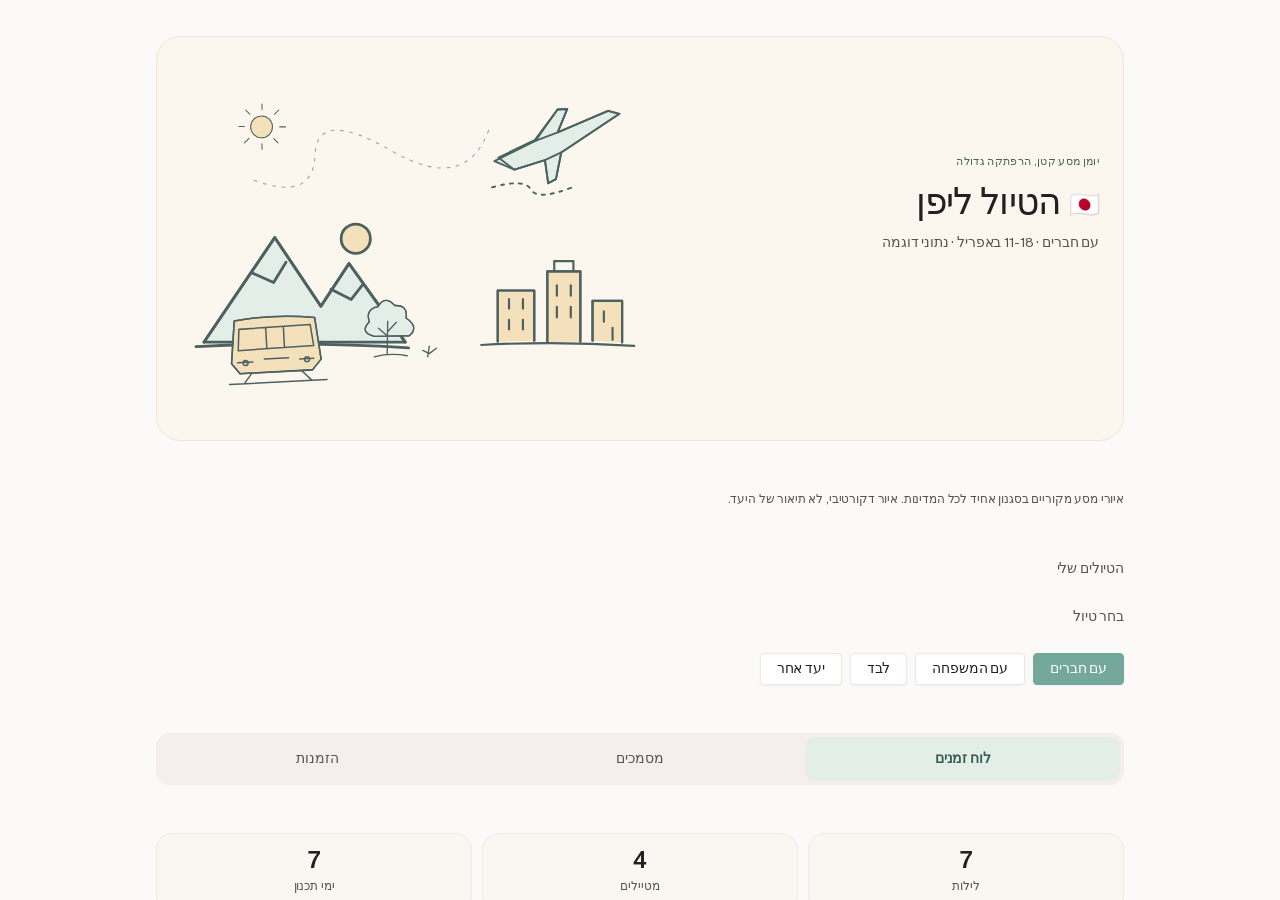
==== index.html @ 32969830 "Travel site v1: sample trips, 196-country picker, booking links" ====
<!doctype html>
<html lang="he" dir="rtl">
<head>
<meta charset="utf-8">
<meta name="viewport" content="width=device-width, initial-scale=1, viewport-fit=cover">
<meta name="color-scheme" content="light">
<title>Lunavia - מרכז הטיולים</title>
<meta name="description" content="מרכז טיולים אישי: מסלולים, מסמכים וקישורי הזמנה במקום אחד.">
<link rel="stylesheet" href="main.css">
<script>
(function(){
  var current = decodeURIComponent(location.hash.slice(1) || '/');
  window.instinctFile = Object.freeze({
    initialRoute: current,
    route: function(path){
      if (typeof path !== 'string' || !path.startsWith('/') || path.startsWith('//')) return;
      if (path === current) return;
      current = path;
      location.hash = encodeURIComponent(path);
      window.dispatchEvent(new CustomEvent('instinct-route', {detail: path}));
    },
    asset: function(p){ return p; },
    request: function(){ return Promise.resolve({status:'unknown'}); }
  });
  window.addEventListener('hashchange', function(){
    var p = decodeURIComponent(location.hash.slice(1) || '/');
    if (p !== current) { current = p; window.dispatchEvent(new CustomEvent('instinct-route', {detail: p})); }
  });
})();
</script>
</head>
<body>
<div id="root"></div>
<script src="main.js"></script>
</body>
</html>
---- main.css ----
/* ../../opt/files/kit/design.css */
*,
:after,
:before {
  --tw-border-spacing-x:0;
  --tw-border-spacing-y:0;
  --tw-translate-x:0;
  --tw-translate-y:0;
  --tw-rotate:0;
  --tw-skew-x:0;
  --tw-skew-y:0;
  --tw-scale-x:1;
  --tw-scale-y:1;
  --tw-pan-x: ;
  --tw-pan-y: ;
  --tw-pinch-zoom: ;
  --tw-scroll-snap-strictness:proximity;
  --tw-gradient-from-position: ;
  --tw-gradient-via-position: ;
  --tw-gradient-to-position: ;
  --tw-ordinal: ;
  --tw-slashed-zero: ;
  --tw-numeric-figure: ;
  --tw-numeric-spacing: ;
  --tw-numeric-fraction: ;
  --tw-ring-inset: ;
  --tw-ring-offset-width:0px;
  --tw-ring-offset-color:#fff;
  --tw-ring-color:rgba(59,130,246,.5);
  --tw-ring-offset-shadow:0 0 #0000;
  --tw-ring-shadow:0 0 #0000;
  --tw-shadow:0 0 #0000;
  --tw-shadow-colored:0 0 #0000;
  --tw-blur: ;
  --tw-brightness: ;
  --tw-contrast: ;
  --tw-grayscale: ;
  --tw-hue-rotate: ;
  --tw-invert: ;
  --tw-saturate: ;
  --tw-sepia: ;
  --tw-drop-shadow: ;
  --tw-backdrop-blur: ;
  --tw-backdrop-brightness: ;
  --tw-backdrop-contrast: ;
  --tw-backdrop-grayscale: ;
  --tw-backdrop-hue-rotate: ;
  --tw-backdrop-invert: ;
  --tw-backdrop-opacity: ;
  --tw-backdrop-saturate: ;
  --tw-backdrop-sepia: ;
  --tw-contain-size: ;
  --tw-contain-layout: ;
  --tw-contain-paint: ;
  --tw-contain-style: ;
}
::backdrop {
  --tw-border-spacing-x:0;
  --tw-border-spacing-y:0;
  --tw-translate-x:0;
  --tw-translate-y:0;
  --tw-rotate:0;
  --tw-skew-x:0;
  --tw-skew-y:0;
  --tw-scale-x:1;
  --tw-scale-y:1;
  --tw-pan-x: ;
  --tw-pan-y: ;
  --tw-pinch-zoom: ;
  --tw-scroll-snap-strictness:proximity;
  --tw-gradient-from-position: ;
  --tw-gradient-via-position: ;
  --tw-gradient-to-position: ;
  --tw-ordinal: ;
  --tw-slashed-zero: ;
  --tw-numeric-figure: ;
  --tw-numeric-spacing: ;
  --tw-numeric-fraction: ;
  --tw-ring-inset: ;
  --tw-ring-offset-width:0px;
  --tw-ring-offset-color:#fff;
  --tw-ring-color:rgba(59,130,246,.5);
  --tw-ring-offset-shadow:0 0 #0000;
  --tw-ring-shadow:0 0 #0000;
  --tw-shadow:0 0 #0000;
  --tw-shadow-colored:0 0 #0000;
  --tw-blur: ;
  --tw-brightness: ;
  --tw-contrast: ;
  --tw-grayscale: ;
  --tw-hue-rotate: ;
  --tw-invert: ;
  --tw-saturate: ;
  --tw-sepia: ;
  --tw-drop-shadow: ;
  --tw-backdrop-blur: ;
  --tw-backdrop-brightness: ;
  --tw-backdrop-contrast: ;
  --tw-backdrop-grayscale: ;
  --tw-backdrop-hue-rotate: ;
  --tw-backdrop-invert: ;
  --tw-backdrop-opacity: ;
  --tw-backdrop-saturate: ;
  --tw-backdrop-sepia: ;
  --tw-contain-size: ;
  --tw-contain-layout: ;
  --tw-contain-paint: ;
  --tw-contain-style: ;
}
*,
:after,
:before {
  box-sizing: border-box;
  border: 0 solid #e5e7eb;
}
:after,
:before {
  --tw-content:"";
}
:host,
html {
  line-height: 1.5;
  -webkit-text-size-adjust: 100%;
  -moz-tab-size: 4;
  -o-tab-size: 4;
  tab-size: 4;
  font-family:
    GT America,
    -apple-system,
    BlinkMacSystemFont,
    sans-serif;
  font-feature-settings: normal;
  font-variation-settings: normal;
  -webkit-tap-highlight-color: transparent;
}
body {
  margin: 0;
  line-height: inherit;
}
hr {
  height: 0;
  color: inherit;
  border-top-width: 1px;
}
abbr:where([title]) {
  -webkit-text-decoration: underline dotted;
  text-decoration: underline dotted;
}
h1,
h2,
h3,
h4,
h5,
h6 {
  font-size: inherit;
  font-weight: inherit;
}
a {
  color: inherit;
  text-decoration: inherit;
}
b,
strong {
  font-weight: bolder;
}
code,
kbd,
pre,
samp {
  font-family:
    ui-monospace,
    SFMono-Regular,
    Menlo,
    Monaco,
    Consolas,
    Liberation Mono,
    Courier New,
    monospace;
  font-feature-settings: normal;
  font-variation-settings: normal;
  font-size: 1em;
}
small {
  font-size: 80%;
}
sub,
sup {
  font-size: 75%;
  line-height: 0;
  position: relative;
  vertical-align: baseline;
}
sub {
  bottom: -.25em;
}
sup {
  top: -.5em;
}
table {
  text-indent: 0;
  border-color: inherit;
  border-collapse: collapse;
}
button,
input,
optgroup,
select,
textarea {
  font-family: inherit;
  font-feature-settings: inherit;
  font-variation-settings: inherit;
  font-size: 100%;
  font-weight: inherit;
  line-height: inherit;
  letter-spacing: inherit;
  color: inherit;
  margin: 0;
  padding: 0;
}
button,
select {
  text-transform: none;
}
button,
input:where([type=button]),
input:where([type=reset]),
input:where([type=submit]) {
  -webkit-appearance: button;
  background-color: transparent;
  background-image: none;
}
:-moz-focusring {
  outline: auto;
}
:-moz-ui-invalid {
  box-shadow: none;
}
progress {
  vertical-align: baseline;
}
::-webkit-inner-spin-button,
::-webkit-outer-spin-button {
  height: auto;
}
[type=search] {
  -webkit-appearance: textfield;
  outline-offset: -2px;
}
::-webkit-search-decoration {
  -webkit-appearance: none;
}
::-webkit-file-upload-button {
  -webkit-appearance: button;
  font: inherit;
}
summary {
  display: list-item;
}
blockquote,
dd,
dl,
figure,
h1,
h2,
h3,
h4,
h5,
h6,
hr,
p,
pre {
  margin: 0;
}
fieldset {
  margin: 0;
}
fieldset,
legend {
  padding: 0;
}
menu,
ol,
ul {
  list-style: none;
  margin: 0;
  padding: 0;
}
dialog {
  padding: 0;
}
textarea {
  resize: vertical;
}
input::-moz-placeholder,
textarea::-moz-placeholder {
  opacity: 1;
  color: #9ca3af;
}
input::placeholder,
textarea::placeholder {
  opacity: 1;
  color: #9ca3af;
}
[role=button],
button {
  cursor: pointer;
}
:disabled {
  cursor: default;
}
audio,
canvas,
embed,
iframe,
img,
object,
svg,
video {
  display: block;
  vertical-align: middle;
}
img,
video {
  max-width: 100%;
  height: auto;
}
[hidden]:where(:not([hidden=until-found])) {
  display: none;
}
:root {
  --text-primary:#101113;
  --text-secondary:rgba(16,17,19,.6);
  --text-tertiary:rgba(16,17,19,.35);
  --text-placeholder:rgba(16,17,19,.25);
  --background:0 0% 100%;
  --background-2:#faf9f7;
  --background-3:#f6f5f3;
  --foreground:220 9% 7%;
  --card:0 0% 100%;
  --card-foreground:220 9% 7%;
  --popover:0 0% 100%;
  --popover-foreground:220 9% 7%;
  --primary:220 9% 7%;
  --primary-foreground:0 0% 100%;
  --secondary:220 14% 96%;
  --secondary-foreground:220 9% 7%;
  --muted:220 14% 96%;
  --muted-foreground:220 9% 46%;
  --accent:217 91% 60%;
  --accent-foreground:0 0% 100%;
  --destructive:0 84% 60%;
  --destructive-foreground:0 0% 100%;
  --border:220 13% 91%;
  --input:220 13% 91%;
  --ring:217 91% 60%;
  --radius:0.375rem;
  --hover:rgba(16,17,19,.05);
  --active:rgba(16,17,19,.1);
  --selected:rgba(16,17,19,.05);
  --badge:rgba(16,17,19,.05);
  --loading:rgba(16,17,19,.05);
}
* {
  border-color: hsl(var(--border));
}
body,
html {
  position: fixed;
  width: 100%;
  height: 100%;
  overflow: hidden;
  overscroll-behavior: none;
  scroll-behavior: auto;
}
#root {
  position: fixed;
  top: 0;
  left: 0;
  right: 0;
  height: var(--app-height,100%);
  overflow-x: hidden;
  overflow-y: auto;
}
body {
  background-color: hsl(var(--background));
  color: var(--text-primary);
  font-family:
    GT America,
    -apple-system,
    BlinkMacSystemFont,
    system-ui,
    sans-serif;
  -webkit-font-smoothing: antialiased;
  -moz-osx-font-smoothing: grayscale;
  font-feature-settings: "cv11", "ss01";
  letter-spacing: -.011em;
}
.box-border {
  box-sizing: border-box;
}
.flex {
  display: flex;
}
.inline-flex {
  display: inline-flex;
}
.h-10 {
  height: 2.5rem;
}
.h-11 {
  height: 2.75rem;
}
.h-8 {
  height: 2rem;
}
.h-9 {
  height: 2.25rem;
}
.h-\[52px\] {
  height: 52px;
}
.w-8 {
  width: 2rem;
}
.w-9 {
  width: 2.25rem;
}
.w-full {
  width: 100%;
}
.flex-none {
  flex: none;
}
.cursor-pointer {
  cursor: pointer;
}
.select-none {
  -webkit-user-select: none;
  -moz-user-select: none;
  user-select: none;
}
.items-center {
  align-items: center;
}
.justify-center {
  justify-content: center;
}
.gap-2 {
  gap: .5rem;
}
.whitespace-nowrap {
  white-space: nowrap;
}
.rounded {
  border-radius: .25rem;
}
.rounded-full {
  border-radius: 9999px;
}
.rounded-lg {
  border-radius: var(--radius);
}
.border {
  border-width: 1px;
}
.border-0 {
  border-width: 0;
}
.border-border {
  border-color: hsl(var(--border));
}
.border-destructive\/40 {
  border-color: hsl(var(--destructive)/.4);
}
.border-ds-hairline {
  border-color: var(--ds-hairline);
}
.border-ds-ink {
  border-color: var(--ds-ink);
}
.border-ds-redBorder {
  border-color: var(--ds-red-border);
}
.border-ds-teal {
  border-color: var(--ds-teal);
}
.border-transparent {
  border-color: transparent;
}
.bg-card {
  background-color: hsl(var(--card));
}
.bg-destructive\/10 {
  background-color: hsl(var(--destructive)/.1);
}
.bg-ds-ink {
  background-color: var(--ds-ink);
}
.bg-ds-white {
  background-color: var(--ds-white);
}
.bg-foreground {
  background-color: hsl(var(--foreground));
}
.bg-red-600 {
  --tw-bg-opacity:1;
  background-color: rgb(220 38 38/var(--tw-bg-opacity,1));
}
.bg-secondary {
  background-color: hsl(var(--secondary));
}
.bg-transparent {
  background-color: transparent;
}
.p-2 {
  padding: .5rem;
}
.px-3 {
  padding-left: .75rem;
  padding-right: .75rem;
}
.px-4 {
  padding-left: 1rem;
  padding-right: 1rem;
}
.px-6 {
  padding-left: 1.5rem;
  padding-right: 1.5rem;
}
.py-2 {
  padding-top: .5rem;
  padding-bottom: .5rem;
}
.font-text {
  font-family:
    KMR Melange Grotesk,
    -apple-system,
    Helvetica Neue,
    Arial,
    sans-serif;
}
.text-\[13px\] {
  font-size: 13px;
}
.text-\[15px\] {
  font-size: 15px;
}
.text-sm {
  font-size: .8125rem;
  line-height: 1.5;
}
.text-xs {
  font-size: .75rem;
  line-height: 1.5;
}
.font-medium {
  font-weight: 500;
}
.font-normal {
  font-weight: 400;
}
.leading-none {
  line-height: 1;
}
.tracking-\[-0\.01em\] {
  letter-spacing: -.01em;
}
.text-background {
  color: hsl(var(--background));
}
.text-card-foreground {
  color: hsl(var(--card-foreground));
}
.text-destructive {
  color: hsl(var(--destructive));
}
.text-ds-ink {
  color: var(--ds-ink);
}
.text-ds-page {
  color: var(--ds-page);
}
.text-ds-red {
  color: var(--ds-red);
}
.text-ds-teal {
  color: var(--ds-teal);
}
.text-textPrimary {
  color: var(--text-primary);
}
.text-textSecondary {
  color: var(--text-secondary);
}
.text-white {
  --tw-text-opacity:1;
  color: rgb(255 255 255/var(--tw-text-opacity,1));
}
.underline-offset-4 {
  text-underline-offset: 4px;
}
.shadow-ds-control {
  --tw-shadow:var(--ds-shadow-control);
  --tw-shadow-colored:var(--ds-shadow-control);
}
.shadow-ds-control,
.shadow-sm {
  box-shadow:
    var(--tw-ring-offset-shadow,0 0 #0000),
    var(--tw-ring-shadow,0 0 #0000),
    var(--tw-shadow);
}
.shadow-sm {
  --tw-shadow:0 1px 2px 0 rgba(0,0,0,.05);
  --tw-shadow-colored:0 1px 2px 0 var(--tw-shadow-color);
}
.outline {
  outline-style: solid;
}
.transition-\[background-color\,border-color\,color\,transform\] {
  transition-property:
    background-color,
    border-color,
    color,
    transform;
  transition-timing-function: cubic-bezier(.4, 0, .2, 1);
  transition-duration: .15s;
}
.transition-all {
  transition-property: all;
  transition-timing-function: cubic-bezier(.4, 0, .2, 1);
  transition-duration: .15s;
}
.transition-colors {
  transition-property:
    color,
    background-color,
    border-color,
    text-decoration-color,
    fill,
    stroke;
  transition-timing-function: cubic-bezier(.4, 0, .2, 1);
  transition-duration: .15s;
}
@keyframes enter {
  0% {
    opacity: var(--tw-enter-opacity,1);
    transform: translate3d(var(--tw-enter-translate-x,0), var(--tw-enter-translate-y,0), 0) scale3d(var(--tw-enter-scale,1), var(--tw-enter-scale,1), var(--tw-enter-scale,1)) rotate(var(--tw-enter-rotate,0));
  }
}
@keyframes exit {
  to {
    opacity: var(--tw-exit-opacity,1);
    transform: translate3d(var(--tw-exit-translate-x,0), var(--tw-exit-translate-y,0), 0) scale3d(var(--tw-exit-scale,1), var(--tw-exit-scale,1), var(--tw-exit-scale,1)) rotate(var(--tw-exit-rotate,0));
  }
}
.\[transition-duration\:120ms\] {
  transition-duration: .12s;
}
.draggable-region {
  display: none;
}
@font-face {
  font-family: GT America;
  src: url("assets/2L3TNOC4.woff2") format("woff2");
  font-weight: 400;
  font-style: normal;
  font-display: swap;
}
@font-face {
  font-family: GT America;
  src: url("assets/GWBPHQBQ.woff2") format("woff2");
  font-weight: 500;
  font-style: normal;
  font-display: swap;
}
@font-face {
  font-family: GT America;
  src: url("assets/6HBTCF3E.woff2") format("woff2");
  font-weight: 700;
  font-style: normal;
  font-display: swap;
}
@font-face {
  font-family: Season Mix;
  src: url("assets/7UAGB34N.woff2") format("woff2");
  font-weight: 400;
  font-style: normal;
  font-display: swap;
  font-feature-settings: "ss03", "ss06";
}
@font-face {
  font-family: Season Mix;
  src: url("assets/ZITNQAWX.woff2") format("woff2");
  font-weight: 500;
  font-style: normal;
  font-display: swap;
  font-feature-settings: "ss03", "ss06";
}
@font-face {
  font-family: Aime;
  src: url("assets/RK4X2PXO.woff2") format("woff2");
  font-weight: 300;
  font-style: normal;
  font-display: swap;
}
@font-face {
  font-family: Aime;
  src: url("assets/DCUCO6EG.woff2") format("woff2");
  font-weight: 800;
  font-style: normal;
  font-display: swap;
}
@font-face {
  font-family: KMR Melange Grotesk;
  src: url("assets/WM77GZQE.ttf") format("truetype");
  font-weight: 350;
  font-style: normal;
  font-display: swap;
}
@font-face {
  font-family: KMR Melange Grotesk;
  src: url("assets/EDUFJISK.woff2") format("woff2");
  font-weight: 400;
  font-style: normal;
  font-display: swap;
}
@font-face {
  font-family: KMR Melange Grotesk;
  src: url("assets/ESVYJHOG.woff2") format("woff2");
  font-weight: 500;
  font-style: normal;
  font-display: swap;
}
@font-face {
  font-family: KMR Melange Grotesk;
  src: url("assets/PQNVRRKH.otf") format("opentype");
  font-weight: 600;
  font-style: normal;
  font-display: swap;
}
:root {
  --ds-page:#fbfaf9;
  --ds-raised:#f4efec;
  --ds-white:#fff;
  --ds-ink:#251f21;
  --ds-ink-2:#585254;
  --ds-ink-3:#969394;
  --ds-ink-4:#c0bebf;
  --ds-hairline:#eae9ea;
  --ds-teal:#73a89a;
  --ds-red:#ed313e;
  --ds-red-border:#f5aaae;
  --ds-hover:color-mix(in srgb,#251f21 5%,transparent);
  --ds-hover-strong:color-mix(in srgb,#251f21 10%,transparent);
  --ds-hover-red:color-mix(in srgb,#ed313e 5%,transparent);
  --ds-scrim:rgba(46,39,41,.45);
  --ds-shadow-control:0 1px 2px color-mix(in srgb,#251f21 5%,transparent);
  --ds-shadow-modal:0 30px 70px rgba(46,39,41,.28);
  --ds-font-display:"Aime",Georgia,serif;
  --ds-font-text:"KMR Melange Grotesk",-apple-system,"Helvetica Neue",Arial,sans-serif;
}
.font-serif {
  font-feature-settings: "ss03", "ss06";
}
@keyframes fade-in-up {
  0% {
    opacity: 0;
    transform: translateY(10px);
  }
  to {
    opacity: 1;
    transform: translateY(0);
  }
}
@keyframes fade-in-scale {
  0% {
    opacity: 0;
    transform: scale(.95);
  }
  to {
    opacity: 1;
    transform: scale(1);
  }
}
@keyframes page-enter {
  0% {
    opacity: 0;
    transform: translateY(8px);
  }
  to {
    opacity: 1;
    transform: translateY(0);
  }
}
@keyframes otp-caret-blink {
  0%, 49% {
    opacity: 1;
  }
  50%, to {
    opacity: 0;
  }
}
.scrollbar-hide {
  -ms-overflow-style: none;
  scrollbar-width: none;
}
.scrollbar-hide::-webkit-scrollbar {
  display: none;
}
.scrollbar-subtle {
  scrollbar-width: thin;
  scrollbar-color: hsl(var(--border)) transparent;
  scrollbar-gutter: stable;
}
.scrollbar-subtle::-webkit-scrollbar {
  width: 8px;
  height: 8px;
}
.scrollbar-subtle::-webkit-scrollbar-track {
  background: transparent;
}
.scrollbar-subtle::-webkit-scrollbar-thumb {
  background: hsl(var(--border));
  border-radius: 9999px;
  border: 2px solid transparent;
  background-clip: padding-box;
}
.dark .bg-white {
  background-color: hsl(var(--card));
}
.dark .bg-white\/20 {
  background-color: hsl(var(--card)/.2);
}
.dark .bg-gray-100,
.dark .bg-gray-50 {
  background-color: hsl(var(--muted));
}
.dark .bg-gray-200 {
  background-color: hsl(var(--muted)/.85);
}
.dark .bg-gray-800,
.dark .bg-gray-900 {
  background-color: hsl(var(--background));
}
.dark .text-black {
  color: hsl(var(--foreground));
}
.dark .text-black\/80 {
  color: hsl(var(--foreground)/.8);
}
.dark .text-black\/70 {
  color: hsl(var(--foreground)/.7);
}
.dark .text-black\/40,
.dark .text-black\/50,
.dark .text-black\/60 {
  color: hsl(var(--muted-foreground));
}
.dark .text-black\/15,
.dark .text-black\/20,
.dark .text-black\/25,
.dark .text-black\/30 {
  color: hsl(var(--muted-foreground)/.85);
}
.dark .border-black,
.dark .border-black\/10,
.dark .border-black\/15,
.dark .border-black\/20,
.dark .border-black\/25,
.dark .border-black\/30,
.dark .border-black\/40,
.dark .border-black\/5,
.dark .border-black\/50,
.dark .border-gray-100,
.dark .border-gray-200,
.dark .border-gray-300 {
  border-color: hsl(var(--border));
}
.dark .bg-black {
  background-color: hsl(var(--foreground));
}
.dark .bg-black\/5 {
  background-color: hsl(var(--foreground)/.08);
}
.dark .bg-black\/10 {
  background-color: hsl(var(--foreground)/.12);
}
.dark .bg-black\/20 {
  background-color: hsl(var(--foreground)/.18);
}
.dark .bg-black\/25 {
  background-color: hsl(var(--foreground)/.22);
}
.dark .hover\:bg-gray-100:hover,
.dark .hover\:bg-gray-50:hover {
  background-color: hsl(var(--muted));
}
.dark .hover\:bg-gray-200:hover {
  background-color: hsl(var(--muted)/.85);
}
.dark .hover\:bg-white:hover {
  background-color: hsl(var(--card));
}
.dark .hover\:border-black\/20:hover,
.dark .hover\:border-gray-300:hover {
  border-color: hsl(var(--border));
}
.dark .hover\:text-black:hover {
  color: hsl(var(--foreground));
}
@font-face {
  font-family: Aime;
  src: url("assets/KZYIEKM3.woff2") format("woff2");
  font-weight: 400;
  font-style: normal;
  font-display: swap;
}
.hover\:scale-105:hover {
  --tw-scale-x:1.05;
  --tw-scale-y:1.05;
}
.hover\:scale-105:hover,
.hover\:scale-\[1\.02\]:hover {
  transform: translate(var(--tw-translate-x), var(--tw-translate-y)) rotate(var(--tw-rotate)) skewX(var(--tw-skew-x)) skewY(var(--tw-skew-y)) scaleX(var(--tw-scale-x)) scaleY(var(--tw-scale-y));
}
.hover\:scale-\[1\.02\]:hover {
  --tw-scale-x:1.02;
  --tw-scale-y:1.02;
}
.hover\:bg-destructive\/20:hover {
  background-color: hsl(var(--destructive)/.2);
}
.hover\:bg-destructive\/5:hover {
  background-color: hsl(var(--destructive)/.05);
}
.hover\:bg-ds-hover:hover {
  background-color: var(--ds-hover);
}
.hover\:bg-foreground\/90:hover {
  background-color: hsl(var(--foreground)/.9);
}
.hover\:bg-muted:hover {
  background-color: hsl(var(--muted));
}
.hover\:bg-red-700:hover {
  --tw-bg-opacity:1;
  background-color: rgb(185 28 28/var(--tw-bg-opacity,1));
}
.hover\:bg-secondary\/80:hover {
  background-color: hsl(var(--secondary)/.8);
}
.hover\:text-textPrimary:hover {
  color: var(--text-primary);
}
.hover\:underline:hover {
  text-decoration-line: underline;
}
.focus-visible\:outline-none:focus-visible {
  outline: 2px solid transparent;
  outline-offset: 2px;
}
.focus-visible\:ring-2:focus-visible {
  --tw-ring-offset-shadow:var(--tw-ring-inset) 0 0 0 var(--tw-ring-offset-width) var(--tw-ring-offset-color);
  --tw-ring-shadow:var(--tw-ring-inset) 0 0 0 calc(2px + var(--tw-ring-offset-width)) var(--tw-ring-color);
  box-shadow:
    var(--tw-ring-offset-shadow),
    var(--tw-ring-shadow),
    var(--tw-shadow,0 0 #0000);
}
.focus-visible\:ring-ds-ink4:focus-visible {
  --tw-ring-color:var(--ds-ink-4);
}
.focus-visible\:ring-ring\/40:focus-visible {
  --tw-ring-color:hsl(var(--ring)/0.4);
}
.focus-visible\:ring-offset-2:focus-visible {
  --tw-ring-offset-width:2px;
}
.active\:scale-100:active {
  --tw-scale-x:1;
  --tw-scale-y:1;
  transform: translate(var(--tw-translate-x), var(--tw-translate-y)) rotate(var(--tw-rotate)) skewX(var(--tw-skew-x)) skewY(var(--tw-skew-y)) scaleX(var(--tw-scale-x)) scaleY(var(--tw-scale-y));
}
.active\:bg-ds-hoverStrong:active {
  background-color: var(--ds-hover-strong);
}
.disabled\:pointer-events-none:disabled {
  pointer-events: none;
}
.disabled\:scale-100:disabled {
  --tw-scale-x:1;
  --tw-scale-y:1;
  transform: translate(var(--tw-translate-x), var(--tw-translate-y)) rotate(var(--tw-rotate)) skewX(var(--tw-skew-x)) skewY(var(--tw-skew-y)) scaleX(var(--tw-scale-x)) scaleY(var(--tw-scale-y));
}
.disabled\:cursor-default:disabled {
  cursor: default;
}
.disabled\:border-ds-hairline:disabled {
  border-color: var(--ds-hairline);
}
.disabled\:bg-transparent:disabled {
  background-color: transparent;
}
.disabled\:text-ds-ink4:disabled {
  color: var(--ds-ink-4);
}
.disabled\:opacity-50:disabled {
  opacity: .5;
}
.disabled\:shadow-none:disabled {
  --tw-shadow:0 0 #0000;
  --tw-shadow-colored:0 0 #0000;
  box-shadow:
    var(--tw-ring-offset-shadow,0 0 #0000),
    var(--tw-ring-shadow,0 0 #0000),
    var(--tw-shadow);
}
@media not all and (min-width: 768px) {
  .max-md\:flex {
    display: flex;
  }
  .max-md\:h-\[52px\] {
    height: 52px;
  }
  .max-md\:w-full {
    width: 100%;
  }
  .max-md\:rounded-lg {
    border-radius: var(--radius);
  }
  .max-md\:text-\[15px\] {
    font-size: 15px;
  }
  .max-md\:hover\:scale-\[1\.02\]:hover {
    --tw-scale-x:1.02;
    --tw-scale-y:1.02;
    transform: translate(var(--tw-translate-x), var(--tw-translate-y)) rotate(var(--tw-rotate)) skewX(var(--tw-skew-x)) skewY(var(--tw-skew-y)) scaleX(var(--tw-scale-x)) scaleY(var(--tw-scale-y));
  }
}
@media (min-width: 768px) {
  .md\:px-4 {
    padding-left: 1rem;
    padding-right: 1rem;
  }
}
.\[\&_svg\]\:pointer-events-none svg {
  pointer-events: none;
}
.\[\&_svg\]\:size-4 svg {
  width: 1rem;
  height: 1rem;
}
.\[\&_svg\]\:h-4 svg {
  height: 1rem;
}
.\[\&_svg\]\:w-4 svg {
  width: 1rem;
}
.\[\&_svg\]\:shrink-0 svg {
  flex-shrink: 0;
}

/* ../../opt/files/kit/library.css */
:root {
  --file-shadow: 0 1px 2px rgb(37 31 33 / 6%), 0 6px 18px rgb(37 31 33 / 5%);
  --file-pad-x: 24px;
  --file-col: 200px;
  --file-product-col: 300px;
  --file-text: 14px;
  --file-small: 12px;
  --file-button-roll: 320ms;
  --file-low-stock: #d59b53;
}
.file-ground {
  box-sizing: border-box;
  min-height: 100%;
  padding: 24px 16px;
  background: var(--ds-raised);
  color: var(--ds-ink);
  font-family: var(--ds-font-text);
  font-size: var(--file-text);
  font-weight: 350;
  line-height: 24px;
  letter-spacing: -0.01em;
  -webkit-font-smoothing: antialiased;
}
.file-card {
  box-sizing: border-box;
  width: 100%;
  max-width: 1040px;
  margin: 0 auto;
  padding: 24px var(--file-pad-x);
  background: var(--ds-page);
  color: var(--ds-ink);
  display: flex;
  flex-direction: column;
  gap: 48px;
  font-family: var(--ds-font-text);
  font-size: var(--file-text);
  font-weight: 350;
  line-height: 24px;
  letter-spacing: -0.01em;
}
.file-card[data-width=phone] {
  max-width: 390px;
}
.file-ground .file-card {
  border-radius: 24px;
  box-shadow: var(--file-shadow);
}
.file-card > * {
  min-width: 0;
}
.file-card a {
  color: var(--ds-ink);
}
.file-card :focus-visible {
  outline: 2px solid var(--ds-ink);
  outline-offset: 2px;
}
.file-strong {
  font-weight: 600;
}
.file-secondary {
  color: var(--ds-ink-2);
}
.file-known {
  color: var(--ds-teal);
  font-weight: 600;
}
.file-unavailable {
  color: var(--ds-ink-4);
  text-decoration: line-through;
}
.file-visually-hidden {
  position: absolute;
  width: 1px;
  height: 1px;
  margin: -1px;
  padding: 0;
  overflow: hidden;
  clip: rect(0 0 0 0);
  white-space: nowrap;
  border: 0;
}
.file-header {
  display: flex;
  flex-direction: column;
  gap: 24px;
}
.file-title {
  margin: 0;
  font-family: var(--ds-font-display);
  font-weight: 400;
  font-size: 28px;
  line-height: 1.1;
  letter-spacing: -0.025em;
  text-wrap: balance;
}
.file-fact {
  margin: 0;
  color: var(--ds-ink-2);
  font-weight: 400;
}
.file-fact.is-known {
  color: var(--ds-teal);
  font-weight: 600;
}
.file-intro {
  margin: 12px 0 0;
  line-height: 24px;
  text-wrap: pretty;
}
.file-group {
  display: flex;
  flex-direction: column;
  gap: 24px;
}
.file-group-label {
  margin: 0;
  font: inherit;
  color: var(--ds-ink-2);
}
.file-group-heading {
  margin: 0;
  font-family: var(--ds-font-display);
  font-weight: 400;
  font-size: 21px;
  line-height: 1.1;
  letter-spacing: -0.025em;
}
.file-rows {
  display: flex;
  flex-direction: column;
}
.file-row {
  display: flex;
  align-items: flex-start;
  gap: 16px;
  padding: 12px 0;
  border-bottom: 1px solid var(--ds-hairline);
}
.file-row:last-child {
  border-bottom: 0;
}
.file-row-slot {
  flex: none;
  width: 40px;
  height: 40px;
  border-radius: 3px;
  background: var(--ds-raised);
  overflow: hidden;
}
.file-row-slot img {
  display: block;
  width: 100%;
  height: 100%;
  object-fit: cover;
}
.file-row-slot.is-number {
  width: 24px;
  height: auto;
  background: none;
  color: var(--ds-ink-2);
}
.file-row-slot.is-number::after,
.file-step-n::after {
  content: ".";
}
.file-row-main {
  display: flex;
  flex-direction: column;
  flex: 1;
  min-width: 0;
}
.file-row-detail {
  color: var(--ds-ink-2);
}
.file-row-value {
  flex: none;
  font-weight: 600;
  text-align: right;
}
.file-facts {
  display: flex;
  flex-direction: column;
  margin: 0;
}
.file-facts > div {
  display: grid;
  grid-template-columns: min(var(--file-col), 38%) minmax(0, 1fr);
  padding: 12px 0;
  border-bottom: 1px solid var(--ds-hairline);
}
.file-facts > div:last-child {
  border-bottom: 0;
}
.file-facts dt {
  color: var(--ds-ink-2);
  padding-right: 16px;
}
.file-facts dd {
  margin: 0;
}
.file-text {
  display: flex;
  flex-direction: column;
  gap: 32px;
}
.file-heading {
  display: flex;
  flex-direction: column;
}
.file-p {
  margin: 0;
  line-height: 24px;
  text-wrap: pretty;
}
.file-bullets {
  margin: 0;
  padding: 0 0 0 20px;
  list-style: disc;
  display: flex;
  flex-direction: column;
  gap: 8px;
  line-height: 24px;
}
.file-bullets li {
  display: list-item;
  padding-left: 2px;
}
.file-bar {
  position: relative;
  padding-left: 16px;
}
.file-bar::before {
  content: "";
  position: absolute;
  left: 0;
  top: 0;
  bottom: 0;
  width: 2px;
  border-radius: 1px;
  background: var(--ds-hairline);
}
.file-key {
  margin: 0;
  font-weight: 600;
  line-height: 24px;
}
.file-figure {
  margin: 0;
  display: flex;
  flex-direction: column;
  gap: 12px;
}
.file-figure img {
  display: block;
  width: 100%;
  aspect-ratio: 3 / 2;
  object-fit: cover;
  border-radius: 4px;
  background: var(--ds-raised);
}
.file-caption,
.file-figure figcaption {
  margin: 0;
  color: var(--ds-ink-2);
  font-size: var(--file-small);
  line-height: 20px;
  text-wrap: pretty;
}
.file-photos + .file-caption {
  margin-top: 12px;
}
.file-card > .file-photos + .file-caption {
  margin-top: -36px;
}
.file-text > .file-photos + .file-caption {
  margin-top: -20px;
}
.file-group > .file-photos + .file-caption,
.file-chart + .file-caption,
.file-table-scroll + .file-caption {
  margin-top: -12px;
}
.file-rule {
  margin: 8px 0;
  border: 0;
  height: 1px;
  background: var(--ds-hairline);
}
.file-link {
  color: var(--ds-ink);
  overflow-wrap: anywhere;
  text-decoration: underline;
  text-underline-offset: 3px;
  text-decoration-color: var(--ds-ink-4);
}
.file-link:hover {
  text-decoration-color: currentColor;
}
.file-callout {
  display: flex;
  flex-direction: column;
  gap: 4px;
  text-wrap: pretty;
}
.file-callout[data-tone=warning] {
  padding: 16px;
  border-radius: 8px;
  background: var(--ds-raised);
  color: var(--ds-ink);
}
.file-callout[data-tone=warning]::before {
  display: none;
}
.file-callout[data-tone=danger] {
  color: var(--ds-red);
}
.file-callout[data-tone=danger]::before {
  background: var(--ds-red);
}
.file-steps {
  margin: 0;
  padding: 0;
  list-style: none;
  display: flex;
  flex-direction: column;
}
.file-steps li {
  display: flex;
  gap: 8px;
  padding: 12px 0;
  border-bottom: 1px solid var(--ds-hairline);
  text-wrap: pretty;
}
.file-steps li:last-child {
  border-bottom: 0;
}
.file-steps li > span:last-child {
  min-width: 0;
  flex: 1;
  overflow-wrap: anywhere;
}
.file-step-n {
  flex: none;
  width: 24px;
  color: var(--ds-ink-2);
}
.file-table-scroll {
  position: relative;
  overflow-x: auto;
  margin-inline: calc(-1 * var(--file-pad-x));
  padding-inline: var(--file-pad-x) 0;
  scroll-padding-inline: var(--file-pad-x) 0;
}
.file-table {
  table-layout: fixed;
  border-collapse: collapse;
  font-variant-numeric: tabular-nums;
}
.file-table th,
.file-table td {
  padding: 12px 16px 12px 0;
  border-bottom: 1px solid var(--ds-hairline);
  text-align: left;
  vertical-align: top;
  font-weight: 350;
  overflow-wrap: anywhere;
}
.file-table tbody tr:last-child th,
.file-table tbody tr:last-child td {
  border-bottom: 0;
}
.file-table thead th {
  padding-top: 0;
}
.file-table thead th .file-secondary {
  margin-left: 8px;
}
.file-table tbody th {
  color: var(--ds-ink-2);
}
.file-table td.is-best,
.file-table td.file-product-price {
  font-weight: 600;
}
.file-table.is-products {
  font-variant-numeric: normal;
}
.file-table.is-products thead th {
  padding-bottom: 20px;
  vertical-align: top;
}
.file-cell-label {
  display: block;
  color: var(--ds-ink-2);
  font-size: var(--file-small);
  line-height: 20px;
  font-weight: 350;
}
.file-product-head {
  display: flex;
  flex-direction: column;
}
.file-product-head-photo {
  position: relative;
  display: block;
  margin-bottom: 12px;
}
.file-product-head-photo img {
  display: block;
  width: 100%;
  aspect-ratio: 1;
  object-fit: cover;
  border-radius: 12px;
  background: var(--ds-raised);
}
.file-product-head-photo > .file-product-empty {
  display: grid;
  aspect-ratio: 1;
  border-radius: 12px;
  background: var(--ds-raised);
  padding: 16px;
}
.file-photos {
  display: grid;
  grid-template-columns: repeat(auto-fit, minmax(min(100%, 180px), 1fr));
  gap: 8px;
  min-width: 0;
}
.file-photos img {
  display: block;
  width: 100%;
  min-width: 0;
  height: auto;
  aspect-ratio: 4 / 3;
  object-fit: cover;
  border-radius: 8px;
  background: var(--ds-raised);
}
.file-photos[data-layout=strip] {
  display: flex;
  align-items: flex-start;
  overflow-x: auto;
  scroll-snap-type: x mandatory;
  scrollbar-width: none;
}
.file-photos[data-layout=strip]::-webkit-scrollbar {
  display: none;
}
.file-photos[data-layout=strip] img {
  flex: 0 0 auto;
  width: 85%;
  max-width: 480px;
  aspect-ratio: auto;
  scroll-snap-align: start;
}
[data-can-drag],
[data-can-drag] .file-product-toggle,
[data-can-drag] .file-product-zoom {
  cursor: grab;
}
[data-drag-scroll] {
  position: relative;
}
[data-drag-scroll][data-dragging] {
  scroll-snap-type: none;
  user-select: none;
}
[data-dragging],
[data-dragging] .file-product-toggle,
[data-dragging] .file-product-zoom {
  cursor: grabbing;
}
.file-photos.is-single img {
  width: 100%;
  max-width: none;
  aspect-ratio: auto;
}
.file-bleed {
  margin-inline: calc(-1 * var(--file-pad-x));
  padding-inline: var(--file-pad-x);
  scroll-padding-inline: var(--file-pad-x);
}
.file-recommendations {
  display: grid;
  grid-template-columns: repeat(auto-fit, minmax(min(100%, 360px), 1fr));
  gap: 20px;
  align-items: start;
}
.file-recommendation {
  min-width: 0;
  padding: 20px;
  border: 1px solid var(--ds-hairline);
  border-radius: 18px;
  background: var(--ds-white);
}
.file-recommendation-header {
  margin-bottom: 20px;
}
.file-recommendation-meta {
  display: flex;
  align-items: center;
  gap: 8px;
  min-height: 24px;
  margin-bottom: 10px;
}
.file-recommendation-number {
  flex: none;
  margin-right: 4px;
  color: var(--ds-ink-2);
  font-size: var(--file-small);
  font-weight: 500;
}
.file-recommendation-eyebrow {
  min-width: 0;
  margin: 0;
  color: var(--ds-ink-2);
  font-size: 12px;
  line-height: 18px;
  overflow-wrap: anywhere;
}
.file-recommendation-badge {
  flex: none;
  margin-left: auto;
  padding: 2px 7px;
  border: 1px solid var(--ds-hairline);
  border-radius: 4px;
  background: var(--ds-page);
  color: var(--ds-ink);
  font-size: 11px;
  line-height: 18px;
  font-weight: 500;
}
.file-recommendation-title {
  margin: 0;
  font-family: var(--ds-font-display);
  font-size: 24px;
  line-height: 1.15;
  font-weight: 400;
  letter-spacing: -0.025em;
  overflow-wrap: anywhere;
}
.file-recommendation-photos {
  margin: 0 0 20px;
}
.file-recommendation-photos .file-photos:not(.is-single) img {
  aspect-ratio: 4 / 3;
}
.file-recommendation-photos > figcaption {
  margin-top: 12px;
}
.file-recommendation-content {
  display: flex;
  flex-direction: column;
  gap: 24px;
}
.file-recommendation-content > * {
  min-width: 0;
}
.file-recommendation-links {
  display: flex;
  flex-wrap: wrap;
  gap: 12px 20px;
  margin-top: 24px;
  padding-top: 16px;
  border-top: 1px solid var(--ds-hairline);
}
.file-recommendation-links a {
  display: inline-flex;
  align-items: center;
  min-height: 44px;
}
.file-chart {
  display: flex;
  flex-direction: column;
  gap: 12px;
  padding: 16px;
  border-radius: 8px;
  background: var(--ds-white);
  font-size: var(--file-small);
  line-height: 20px;
}
.file-chart-head {
  display: flex;
  justify-content: space-between;
  align-items: baseline;
  gap: 16px;
  color: var(--ds-ink-2);
}
.file-chart-head > span:first-child {
  min-width: 0;
  text-wrap: pretty;
}
.file-chart-head > span + span {
  flex: none;
  white-space: nowrap;
}
.file-chart svg {
  display: block;
  width: 100%;
  height: auto;
  overflow: visible;
}
.file-chart.is-drawn {
  max-width: 420px;
}
.file-chart-axis {
  display: flex;
  justify-content: space-between;
  gap: 12px;
  color: var(--ds-ink-2);
  white-space: nowrap;
}
.file-sparklines {
  display: flex;
  flex-direction: column;
}
.file-sparkline {
  display: grid;
  grid-template-columns: 1fr 110px 56px;
  gap: 16px;
  align-items: center;
  padding: 8px 0;
  border-bottom: 1px solid var(--ds-hairline);
}
.file-sparkline:last-child {
  border-bottom: 0;
}
.file-sparkline svg {
  width: 110px;
  height: 32px;
}
.file-sparkline-delta {
  text-align: right;
  font-weight: 600;
}
.file-sparkline.is-highlight .file-sparkline-name {
  font-weight: 600;
}
.file-sparkline.is-highlight .file-sparkline-delta {
  color: var(--ds-teal);
  font-weight: 600;
}
.file-ranges {
  display: flex;
  flex-direction: column;
  gap: 28px;
}
.file-range {
  display: grid;
  grid-template-columns: 104px 1fr;
  gap: 12px;
  align-items: center;
}
.file-range-label {
  white-space: nowrap;
  overflow: hidden;
  text-overflow: ellipsis;
}
.file-range-track {
  position: relative;
  height: 20px;
}
.file-range-line {
  position: absolute;
  left: 0;
  right: 0;
  top: 9px;
  height: 1px;
  background: var(--ds-hairline);
}
.file-range-band {
  position: absolute;
  top: 7px;
  height: 6px;
  border-radius: 3px;
  background: var(--ds-page);
}
.file-range-now {
  position: absolute;
  top: 4px;
  width: 12px;
  height: 12px;
  margin-left: -6px;
  border-radius: 50%;
  background: var(--file-series, var(--ds-ink-2));
}
.file-range.is-highlight .file-range-now {
  background: var(--ds-teal);
}
.file-range-scale {
  display: grid;
  grid-template-columns: 104px 1fr;
  gap: 12px;
}
.file-stack-bar {
  display: flex;
  height: 16px;
  gap: 2px;
  border-radius: 3px;
  overflow: hidden;
}
.file-stack-parts {
  display: flex;
  flex-direction: column;
}
.file-stack-part {
  display: flex;
  align-items: center;
  gap: 12px;
  padding: 8px 0;
  border-bottom: 1px solid var(--ds-hairline);
}
.file-stack-part:last-child {
  border-bottom: 0;
}
.file-stack-swatch {
  flex: none;
  width: 10px;
  height: 10px;
  border-radius: 2px;
  box-shadow: inset 0 0 0 1px var(--ds-hairline);
}
.file-stack-part span:nth-child(2) {
  flex: 1;
}
.file-stack-share {
  color: var(--ds-ink-2);
}
.file-button {
  box-sizing: border-box;
  display: inline-flex;
  align-items: center;
  justify-content: center;
  gap: 8px;
  height: 32px;
  padding: 0 16px;
  border: 1px solid var(--ds-hairline);
  border-radius: 4px;
  background: var(--ds-white);
  color: var(--ds-ink);
  font: inherit;
  font-weight: 400;
  line-height: 1;
  letter-spacing: -0.01em;
  white-space: nowrap;
  text-decoration: none;
  align-self: flex-start;
  max-width: 100%;
  box-shadow: var(--ds-shadow-control);
  cursor: pointer;
  transition:
    background-color 120ms,
    border-color 120ms,
    color 120ms,
    transform 120ms;
}
.file-button.is-compact {
  padding: 0 16px;
}
.file-button.is-pill {
  border-radius: 999px;
  --file-button-icon-pad: 10px;
}
.file-button.is-pill:has(> svg:first-child, > .file-button-slot > .file-button-face:last-child > svg:first-child) {
  padding-inline-start: var(--file-button-icon-pad);
}
.file-button.is-pill:has(> svg:last-child, > .file-button-slot > .file-button-face:last-child > svg:last-child) {
  padding-inline-end: var(--file-button-icon-pad);
}
.file-button[data-state] {
  overflow: hidden;
  --file-button-inset: 8px;
}
.file-button-slot {
  display: inline-grid;
  grid-template-columns: minmax(0, auto);
  min-width: 0;
  transition: width var(--file-button-roll) cubic-bezier(0.2, 0.8, 0.2, 1);
}
.file-button-face {
  grid-area: 1 / 1;
  display: inline-flex;
  align-items: center;
  gap: 8px;
  width: max-content;
  max-width: 100%;
  justify-self: start;
}
.file-button-label.is-short {
  display: none;
}
@container file-actions (width < 150px) {
  .file-button-face:has(> .is-short) > .file-button-label:not(.is-short) {
    display: none;
  }
  .file-button-label.is-short {
    display: inline;
  }
}
.file-button-face.is-leaving {
  animation: file-button-out var(--file-button-roll) cubic-bezier(0.2, 0.8, 0.2, 1) forwards;
}
.file-button-face.is-entering {
  animation: file-button-in var(--file-button-roll) cubic-bezier(0.2, 0.8, 0.2, 1);
}
@keyframes file-button-out {
  to {
    transform: translateY(calc(-100% - var(--file-button-inset)));
    opacity: 0;
  }
}
@keyframes file-button-in {
  from {
    transform: translateY(calc(100% + var(--file-button-inset)));
  }
}
.file-spin {
  animation: file-spin 900ms linear infinite;
}
@keyframes file-spin {
  to {
    transform: rotate(360deg);
  }
}
@media (prefers-reduced-motion: reduce) {
  .file-button-slot {
    transition: none;
  }
  .file-button-face.is-entering,
  .file-spin {
    animation: none;
  }
  .file-button-face.is-leaving {
    display: none;
  }
}
.file-button svg {
  flex: none;
}
.file-button > span:not(.file-button-slot),
.file-button-label {
  min-width: 0;
  overflow-x: clip;
  text-overflow: ellipsis;
}
@media (hover: hover) {
  .file-button:hover {
    transform: scale(1.05);
  }
}
.file-button[data-variant=primary] {
  background: var(--ds-ink);
  border-color: var(--ds-ink);
  color: var(--ds-page);
}
.file-button[data-variant=ghost] {
  background: transparent;
  border-color: transparent;
  box-shadow: none;
}
.file-button[aria-pressed=true] {
  background: var(--ds-teal);
  border-color: var(--ds-teal);
  color: var(--ds-white);
}
.file-button:disabled:not([data-state]) {
  background: transparent;
  border-color: var(--ds-hairline);
  color: var(--ds-ink-4);
  box-shadow: none;
  cursor: default;
  transform: none;
}
.file-button[data-state]:disabled {
  cursor: default;
  transform: none;
}
.file-button.is-unavailable:disabled {
  text-decoration: line-through;
}
.file-control {
  display: flex;
  flex-direction: column;
  gap: 24px;
}
.file-control-head {
  display: flex;
  justify-content: space-between;
  gap: 16px;
}
.file-control-label {
  color: var(--ds-ink-2);
}
.file-choice-row {
  display: flex;
  gap: 8px;
  flex-wrap: wrap;
}
.file-field {
  box-sizing: border-box;
  width: 100%;
  min-width: 0;
  height: 40px;
  padding: 0 16px;
  border: 1px solid var(--ds-hairline);
  border-radius: 4px;
  background: var(--ds-white);
  color: inherit;
  font: inherit;
  font-size: 16px;
  font-weight: 400;
  letter-spacing: -0.01em;
  outline: none;
}
.file-field:focus {
  border-color: var(--ds-teal);
}
.file-slider {
  width: 100%;
  height: 2px;
  margin: 8px 0;
  appearance: none;
  -webkit-appearance: none;
  border-radius: 1px;
  background:
    linear-gradient(
      to right,
      var(--ds-ink) var(--file-slider-fill, 50%),
      var(--ds-hairline) var(--file-slider-fill, 50%));
  outline: none;
  accent-color: var(--ds-ink);
}
.file-slider::-webkit-slider-thumb {
  appearance: none;
  -webkit-appearance: none;
  width: 18px;
  height: 18px;
  border-radius: 50%;
  background: var(--ds-white);
  border: 1px solid var(--ds-hairline);
  box-shadow: var(--ds-shadow-control);
  cursor: pointer;
}
.file-slider::-moz-range-thumb {
  width: 18px;
  height: 18px;
  border-radius: 50%;
  background: var(--ds-white);
  border: 1px solid var(--ds-hairline);
  cursor: pointer;
}
.file-closing {
  margin: 0;
  color: var(--ds-ink-2);
}
.file-wordmark {
  display: block;
  color: var(--ds-ink);
}
.file-product {
  position: relative;
  display: flex;
  flex-direction: column;
  min-width: 0;
}
.file-product-toggle,
.file-product-preview {
  all: unset;
  box-sizing: border-box;
  display: flex;
  flex-direction: column;
  gap: 8px;
  width: 100%;
  color: inherit;
  font: inherit;
  text-align: left;
  cursor: pointer;
}
.file-product-preview {
  cursor: default;
}
@media (hover: hover) {
  .file-product-toggle:hover .file-product-name {
    text-decoration: underline;
    text-underline-offset: 3px;
  }
}
.file-product.is-card {
  gap: 20px;
}
.file-group > .file-product.is-card + .file-product.is-card {
  margin-top: 24px;
  padding-top: 48px;
  border-top: 1px solid var(--ds-hairline);
}
.file-product-media {
  position: relative;
  min-width: 0;
  display: flex;
  flex-direction: column;
  gap: 8px;
  container-type: inline-size;
}
.file-product-media > .file-photos:not(.is-single) {
  height: min(420px, 100cqw);
}
.file-product-media > .file-photos img {
  width: auto;
  height: 100%;
  max-width: none;
  object-fit: contain;
  border-radius: 12px;
}
.file-product-media > .file-photos.is-single img {
  width: 100%;
  height: auto;
  max-height: calc(100cqw * 4 / 3);
  object-fit: cover;
}
.file-product-zoom {
  all: unset;
  box-sizing: border-box;
  display: block;
  flex: none;
  border-radius: 12px;
  cursor: zoom-in;
}
.file-photos:not(.is-single) > .file-product-zoom {
  height: 100%;
}
.file-photos.is-single > .file-product-zoom {
  width: 100%;
}
.file-product-thumbs {
  display: none;
  gap: 8px;
  overflow-x: auto;
  scrollbar-width: none;
  padding: 1px;
  margin: -1px;
}
.file-product-thumbs::-webkit-scrollbar {
  display: none;
}
.file-product-thumb {
  all: unset;
  box-sizing: border-box;
  flex: 0 0 auto;
  display: block;
  width: 48px;
  height: 48px;
  border-radius: 12px;
  overflow: hidden;
  cursor: pointer;
  box-shadow: 0 0 0 1px var(--ds-hairline);
}
.file-product-thumb[aria-pressed=true] {
  box-shadow: 0 0 0 1px var(--ds-ink-3);
}
.file-product-thumbs img {
  display: block;
  width: 100%;
  height: 100%;
  object-fit: contain;
  background: var(--ds-raised);
}
.file-product-photo {
  position: relative;
  display: block;
  width: 100%;
  container-type: inline-size;
}
.file-product-photo img,
.file-product-photo .file-product-empty {
  width: 100%;
  aspect-ratio: 1;
  object-fit: contain;
  border-radius: 12px;
  background: var(--ds-raised);
}
.file-product-photo img {
  display: block;
  height: auto;
  max-height: calc(100cqw * 4 / 3);
  aspect-ratio: auto;
}
.file-product.is-tile .file-product-photo img {
  aspect-ratio: 1;
  object-fit: cover;
}
.file-product.is-tile .file-product-photo .file-product-empty {
  aspect-ratio: 1;
}
.file-product-empty {
  display: grid;
  place-items: center;
  color: var(--ds-ink-2);
  text-align: center;
  padding: 40px 16px 16px;
  box-sizing: border-box;
}
.file-tags {
  position: absolute;
  top: 8px;
  left: 8px;
  right: 8px;
  display: flex;
  gap: 4px;
  align-items: center;
}
.file-pill {
  box-sizing: border-box;
  min-width: 24px;
  height: 24px;
  padding: 0 8px;
  display: inline-flex;
  align-items: center;
  justify-content: center;
  border-radius: 4px;
  background: var(--ds-ink);
  color: var(--ds-white);
  font-size: 14px;
  font-weight: 500;
  line-height: 1;
  letter-spacing: -0.01em;
}
.file-pill.is-pick {
  background: var(--ds-ink);
}
.file-badge {
  box-sizing: border-box;
  height: 24px;
  padding: 0 8px;
  display: inline-flex;
  align-items: center;
  border-radius: 4px;
  background: var(--ds-white);
  color: var(--ds-ink);
  font-size: 14px;
  font-weight: 500;
  line-height: 1;
  letter-spacing: -0.01em;
  box-shadow: 0 1px 2px rgb(37 31 33 / 8%);
  min-width: 0;
  white-space: nowrap;
  overflow: hidden;
  text-overflow: ellipsis;
}
.file-product-line {
  display: flex;
  justify-content: space-between;
  align-items: baseline;
  gap: 8px;
  width: 100%;
  min-width: 0;
}
.file-product-name {
  flex: 1;
  min-width: 0;
  font-weight: 600;
  text-wrap: pretty;
}
.file-product .file-product-name {
  overflow-wrap: break-word;
}
.file-product-toggle .file-product-note,
.file-product-preview .file-product-note {
  display: -webkit-box;
  -webkit-box-orient: vertical;
  -webkit-line-clamp: 2;
  overflow: hidden;
}
.file-product-price {
  flex: none;
  font-weight: 600;
  color: var(--ds-teal);
}
.file-product-brand {
  color: var(--ds-ink-2);
  font-size: var(--file-small);
  line-height: 20px;
}
.file-product.is-tile .file-product-brand {
  overflow: hidden;
  white-space: nowrap;
  text-overflow: ellipsis;
}
.file-product-grid {
  display: grid;
  grid-template-columns: 1fr 1fr;
  gap: 20px 16px;
}
.file-product-carousel {
  display: flex;
  gap: 16px;
  overflow-x: auto;
  scroll-snap-type: x mandatory;
  scrollbar-width: none;
}
.file-product-carousel::-webkit-scrollbar {
  display: none;
}
.file-product-carousel > .file-product {
  flex: none;
  width: clamp(200px, 29vw, 320px);
  scroll-snap-align: start;
}
.file-product-detail {
  display: flex;
  flex-direction: column;
  gap: 24px;
}
.file-product-gallery {
  position: relative;
  min-width: 0;
  container-type: inline-size;
}
.file-product-gallery .file-photos {
  overscroll-behavior-x: contain;
  scroll-snap-type: none;
  border-radius: 12px;
}
.file-product-gallery .file-photos:not(.is-single) {
  height: min(360px, 100cqw);
}
.file-product-gallery .file-photos img {
  object-fit: contain;
  max-width: none;
  scroll-snap-align: none;
  border-radius: 12px;
}
.file-product-gallery .file-photos:not(.is-single) img {
  width: auto;
  height: 100%;
}
.file-product-gallery .file-photos.is-single img {
  max-height: calc(100cqw * 4 / 3);
  object-fit: cover;
}
.file-product-gallery > .file-product-empty {
  width: 100%;
  aspect-ratio: 1;
  background: var(--ds-raised);
  border-radius: 12px;
}
.file-product-info {
  min-width: 0;
  display: flex;
  flex-direction: column;
  gap: 24px;
}
.file-product-copy {
  display: flex;
  flex-direction: column;
}
.file-product-note {
  margin: 8px 0 0;
  text-wrap: pretty;
}
.file-product-actions {
  display: flex;
  flex-direction: column;
  align-items: flex-start;
  gap: 8px;
  width: 100%;
  container: file-actions / inline-size;
}
.file-product > .file-product-actions {
  margin-top: auto;
  padding-top: 14px;
}
.file-product.is-card > .file-product-actions {
  padding-top: 2px;
}
.file-product-actions .file-caption {
  margin: 0;
  font-size: 12px;
  line-height: 18px;
}
.file-product-actions .file-caption button {
  border: 0;
  padding: 0;
  background: transparent;
  color: inherit;
  font: inherit;
  text-decoration: underline;
  text-underline-offset: 3px;
  cursor: pointer;
  min-height: 44px;
}
.file-product-source {
  display: block;
}
.file-product-source svg {
  display: inline-block;
  vertical-align: -0.125em;
  margin-left: 3px;
}
.file-product-detail .file-product-name {
  font-size: 22px;
  line-height: 1.25;
}
.file-product-modal {
  box-sizing: border-box;
  inset: 0;
  width: 100%;
  max-width: none;
  height: 100dvh;
  max-height: none;
  margin: 0;
  border-radius: 0;
  padding: 0 24px 24px;
  border: 0;
  background: var(--ds-white);
  color: var(--ds-ink);
  box-shadow: var(--ds-shadow-modal);
  overflow: auto;
  overscroll-behavior: contain;
  font-family: var(--ds-font-text);
  font-size: var(--file-text);
  font-weight: 350;
  line-height: 24px;
  letter-spacing: -0.01em;
}
.file-product-modal:focus {
  outline: none;
}
.file-product-modal::backdrop {
  background: var(--ds-scrim);
}
.file-product-modal-header {
  position: sticky;
  top: 0;
  z-index: 1;
  display: flex;
  align-items: center;
  justify-content: flex-end;
  margin-inline: -24px;
  padding: 12px;
  background: var(--ds-white);
}
.file-product-close {
  flex: none;
  width: 32px;
  padding: 0;
}
.file-product-modal :focus-visible {
  outline: 2px solid var(--ds-ink);
  outline-offset: 2px;
}
.file-product-zoom:focus-visible {
  outline-offset: -2px;
}
.file-variants {
  display: flex;
  flex-direction: column;
  gap: 14px;
}
.file-variant {
  display: flex;
  flex-direction: column;
  gap: 6px;
  min-width: 0;
  margin: 0;
  padding: 0;
  border: 0;
}
.file-variant-label {
  display: flex;
  gap: 6px;
  align-items: baseline;
  color: var(--ds-ink-2);
}
.file-variant-label b {
  font-weight: 400;
  color: var(--ds-ink);
}
.file-variant-label em {
  font-style: normal;
  color: var(--ds-ink-3);
}
.file-swatches {
  display: flex;
  flex-wrap: wrap;
  gap: 10px;
  padding: 3px 0 0 3px;
}
.file-swatch,
.file-dot {
  all: unset;
  position: relative;
  box-sizing: border-box;
  flex: none;
  border-radius: 50%;
  box-shadow: inset 0 0 0 1px color-mix(in srgb, var(--ds-ink) 12%, transparent);
}
.file-swatch {
  width: 24px;
  height: 24px;
  cursor: pointer;
}
.file-swatch::after,
.file-dot::after {
  content: "";
  position: absolute;
  inset: -3px;
  border-radius: 50%;
  box-shadow: 0 0 0 1px transparent;
  transition: box-shadow 120ms;
}
.file-swatch[aria-pressed=true]::after {
  box-shadow: 0 0 0 1.25px var(--ds-ink);
}
.file-swatch.is-out::before {
  content: "";
  position: absolute;
  left: 50%;
  top: -2px;
  bottom: -2px;
  width: 1.5px;
  background: var(--ds-white);
  transform: translateX(-50%) rotate(45deg);
  box-shadow: 0 0 0 0.5px color-mix(in srgb, var(--ds-ink) 25%, transparent);
}
.file-swatch:focus-visible,
.file-dot:focus-visible {
  outline: none;
}
.file-swatch:focus-visible::after,
.file-dot:focus-visible::after {
  box-shadow: 0 0 0 2px var(--ds-ink);
}
.file-sizes {
  display: flex;
  flex-wrap: wrap;
  gap: 6px;
}
.file-size {
  height: 28px;
  min-width: 36px;
  padding: 0 10px;
  font-size: 13px;
}
.file-size[aria-pressed=true] {
  background: var(--ds-ink);
  border-color: var(--ds-ink);
  color: var(--ds-page);
}
.file-stock {
  display: flex;
  align-items: center;
  gap: 8px;
  margin: 0;
  color: var(--ds-ink-2);
  font-size: var(--file-small);
  line-height: 20px;
}
.file-stock::before {
  content: "";
  flex: none;
  width: 6px;
  height: 6px;
  border-radius: 50%;
  background: var(--ds-ink-4);
}
.file-stock.is-in::before {
  background: var(--ds-teal);
}
.file-stock.is-low::before {
  background: var(--file-low-stock);
}
.file-stock.is-out {
  color: var(--ds-ink);
}
.file-stock.is-out::before {
  background: var(--ds-ink);
}
.file-price-was {
  margin-left: 6px;
  color: var(--ds-ink-3);
  font-weight: 350;
  text-decoration: line-through;
}
.file-dots {
  display: flex;
  align-items: center;
  gap: 6px;
  min-width: 0;
  min-height: 20px;
}
.file-dot {
  width: 16px;
  height: 16px;
}
button.file-dot {
  cursor: pointer;
}
.file-dot.is-current::after {
  box-shadow: 0 0 0 1px var(--ds-ink);
}
.file-dots-more {
  margin-left: 2px;
  color: var(--ds-ink-3);
  font-size: var(--file-small);
  line-height: 20px;
}
.file-dots-label {
  min-width: 0;
  margin-left: 4px;
  overflow: hidden;
  color: var(--ds-ink-2);
  font-size: var(--file-small);
  line-height: 20px;
  white-space: nowrap;
  text-overflow: ellipsis;
}
.file-product.is-tile > .file-dots,
.file-table.is-products thead .file-dots {
  margin-top: 8px;
}
.file-viewer {
  box-sizing: border-box;
  position: fixed;
  inset: 0;
  width: 100%;
  max-width: none;
  height: 100dvh;
  max-height: none;
  margin: 0;
  padding: 0;
  border: 0;
  flex-direction: column;
  overflow: hidden;
  background: var(--ds-ink);
  color: var(--ds-white);
  font-family: var(--ds-font-text);
  font-size: var(--file-text);
  font-weight: 350;
  line-height: 24px;
  letter-spacing: -0.01em;
  touch-action: none;
  overscroll-behavior: contain;
}
.file-viewer[open] {
  display: flex;
}
.file-viewer:focus {
  outline: none;
}
.file-viewer::backdrop {
  background: var(--ds-ink);
}
.file-viewer-bar {
  display: flex;
  align-items: center;
  justify-content: space-between;
  gap: 12px;
  padding: calc(12px + env(safe-area-inset-top, 0px)) 12px 8px 20px;
  color: color-mix(in srgb, var(--ds-white) 72%, transparent);
  font-size: 13px;
  line-height: 20px;
}
.file-viewer-title {
  min-width: 0;
  overflow: hidden;
  white-space: nowrap;
  text-overflow: ellipsis;
}
.file-viewer-title b {
  color: var(--ds-white);
  font-weight: 500;
}
.file-viewer-stage {
  position: relative;
  flex: 1;
  min-height: 0;
  display: flex;
  align-items: center;
  justify-content: center;
  padding: 8px 16px calc(24px + env(safe-area-inset-bottom, 0px));
  overflow: hidden;
  touch-action: none;
}
.file-viewer-stage img {
  display: block;
  max-width: 100%;
  max-height: 100%;
  border-radius: 12px;
  object-fit: contain;
  user-select: none;
  -webkit-user-drag: none;
  cursor: zoom-in;
  will-change: transform;
  animation: file-viewer-in 200ms ease-out;
}
.file-viewer-stage[data-zoomed] img {
  cursor: grab;
}
@keyframes file-viewer-in {
  from {
    opacity: 0.35;
  }
}
.file-viewer-button {
  all: unset;
  box-sizing: border-box;
  display: inline-grid;
  place-items: center;
  flex: none;
  width: 44px;
  height: 44px;
  border-radius: 999px;
  background: color-mix(in srgb, var(--ds-white) 10%, transparent);
  color: var(--ds-white);
  cursor: pointer;
  transition: background-color 120ms;
}
@media (hover: hover) {
  .file-viewer-button:not(:disabled):hover {
    background: color-mix(in srgb, var(--ds-white) 18%, transparent);
  }
}
.file-viewer .file-viewer-button:focus-visible {
  outline: 2px solid var(--ds-white);
  outline-offset: 2px;
}
.file-viewer-button:disabled {
  opacity: 0.3;
  cursor: default;
}
.file-viewer-prev,
.file-viewer-next {
  position: absolute;
  top: 50%;
  transform: translateY(-50%);
}
.file-viewer-prev {
  left: 16px;
}
.file-viewer-next {
  right: 16px;
}
.file-viewer-dots {
  position: absolute;
  left: 0;
  right: 0;
  bottom: calc(10px + env(safe-area-inset-bottom, 0px));
  display: flex;
  justify-content: center;
  gap: 6px;
  pointer-events: none;
}
.file-viewer-dots > span {
  width: 6px;
  height: 6px;
  border-radius: 50%;
  background: color-mix(in srgb, var(--ds-white) 35%, transparent);
}
.file-viewer-dots > .is-current {
  background: var(--ds-white);
}
@media (prefers-reduced-motion: reduce) {
  .file-viewer-stage img {
    animation: none;
  }
}
.file-image {
  box-sizing: border-box;
  display: flex;
  flex-direction: column;
  gap: 16px;
  padding: 16px 16px 16px;
  background: var(--ds-white);
  color: var(--ds-ink);
  border-radius: 24px;
  overflow: hidden;
  font-family: var(--ds-font-text);
  font-size: var(--file-text);
  font-weight: 350;
  line-height: 24px;
  letter-spacing: -0.01em;
}
.file-image[data-ratio=portrait] {
  width: 390px;
  height: 480px;
}
.file-image[data-ratio=square] {
  width: 390px;
  height: 390px;
}
.file-image[data-ratio=landscape] {
  width: 480px;
  height: 360px;
}
.file-image-body {
  display: flex;
  flex-direction: column;
  gap: 36px;
  flex: 1;
  min-height: 0;
  overflow: hidden;
}
.file-image-body > .file-card {
  padding: 0;
  max-width: none;
  background: transparent;
}
.file-image-footer {
  display: flex;
  justify-content: space-between;
  align-items: center;
  gap: 16px;
  flex: none;
  margin: 0 0 -2px;
  padding: 16px 0 4px;
  border-top: 1px solid var(--ds-hairline);
  color: var(--ds-ink-2);
}
.file-image-footer > span {
  color: var(--ds-ink-3);
}
.file-image-footer > span:empty {
  display: none;
}
.file-image-footer > span:empty + .file-wordmark {
  margin-left: auto;
}
.file-product-image-photo {
  position: relative;
  flex: 1;
  min-height: 0;
}
.file-product-image-photo img,
.file-product-image-photo .file-product-empty {
  width: 100%;
  height: 100%;
  object-fit: contain;
  border-radius: 20px;
  background: var(--ds-raised);
  aspect-ratio: auto;
}
.file-product-image-photo img {
  display: block;
}
.file-product-image-tag {
  position: absolute;
  top: 12px;
  left: 12px;
  box-sizing: border-box;
  min-width: 32px;
  height: 32px;
  padding: 0 8px;
  display: inline-flex;
  align-items: center;
  justify-content: center;
  border-radius: 8px;
  background: var(--ds-ink);
  color: var(--ds-white);
  font-size: 18px;
  font-weight: 500;
  line-height: 1;
  letter-spacing: -0.01em;
}
.file-product-image-tag.is-pick {
  background: var(--ds-ink);
}
.file-product-image-copy {
  display: flex;
  flex-direction: column;
  gap: 2px;
  flex: none;
}
.file-product-image .file-image-body {
  gap: 16px;
}
.file-product-image .file-image-footer {
  padding-top: 10px;
  font-size: 12px;
  line-height: 18px;
}
.file-product-image .file-product-name {
  overflow-wrap: break-word;
}
.file-product-image-variant {
  display: flex;
  align-items: center;
  gap: 12px;
  min-width: 0;
  margin-top: 6px;
}
.file-product-image-variant .file-dots {
  gap: 5px;
  padding: 1px 0 1px 4px;
}
.file-product-image-variant .file-dot {
  width: 14px;
  height: 14px;
}
.file-product-image-size {
  flex: none;
  margin-left: auto;
  color: var(--ds-ink-2);
  font-size: var(--file-small);
  line-height: 20px;
}
.file-image .file-card {
  font-size: var(--file-small);
  line-height: 20px;
}
.file-image .file-title {
  font-size: 24px;
}
.file-image .file-group-heading {
  font-size: 18px;
}
.file-image .file-intro,
.file-image .file-p,
.file-image .file-bullets,
.file-image .file-key {
  line-height: 20px;
}
@media (min-width: 768px) {
  .file-ground {
    padding: 36px;
  }
  .file-card {
    --file-pad-x: 36px;
    padding: 36px;
  }
  .file-card[data-width=phone] {
    --file-pad-x: 24px;
    padding: 24px 24px;
  }
  .file-title {
    font-size: 36px;
  }
  .file-intro,
  .file-closing,
  .file-p {
    max-width: 72ch;
  }
  .file-product-grid {
    grid-template-columns: repeat(auto-fill, minmax(200px, 1fr));
  }
  .file-product-detail {
    display: grid;
    grid-template-columns: minmax(0, 1fr) minmax(0, 1fr);
    gap: 16px 28px;
    align-items: start;
  }
  .file-product-modal {
    width: min(920px, calc(100% - 32px));
    height: auto;
    max-height: calc(100dvh - 32px);
    margin: auto;
    border-radius: 16px;
  }
  .file-product.is-card {
    display: grid;
    grid-template-columns: minmax(0, 1fr) minmax(0, 1fr);
    gap: 28px;
    align-items: start;
  }
  .file-bleed {
    padding-inline: var(--file-pad-x) 0;
    scroll-padding-inline: var(--file-pad-x) 0;
  }
  .file-product-media > .file-photos,
  .file-product-gallery > .file-photos {
    margin-inline: 0;
    padding-inline: 0;
  }
  .file-product-detail .file-product-info {
    position: sticky;
    top: 56px;
  }
  .file-product-gallery .file-photos {
    display: grid;
    grid-template-columns: minmax(0, 1fr);
    height: auto;
    overflow: visible;
  }
  .file-product-gallery .file-photos:not(.is-single) {
    height: auto;
  }
  .file-product-gallery .file-photos img,
  .file-product-gallery .file-photos:not(.is-single) img {
    width: 100%;
    height: auto;
  }
  .file-product-media > .file-photos {
    display: block;
    overflow: visible;
    height: auto;
  }
  .file-product-media > .file-photos:not(.is-single) {
    height: auto;
  }
  .file-product-media > .file-photos > .file-product-zoom:not(:first-child) {
    display: none;
  }
  .file-product-media > .file-photos > .file-product-zoom,
  .file-product-gallery .file-photos > .file-product-zoom {
    width: 100%;
    height: auto;
  }
  .file-product-media > .file-photos img {
    width: 100%;
    height: auto;
    max-height: calc(100cqw * 4 / 3);
    object-fit: cover;
  }
  .file-product-thumbs {
    display: flex;
  }
}
@media (max-width: 600px) {
  .file-card .file-button,
  .file-card .file-product-toggle {
    min-height: 44px;
  }
  .file-card .file-button[data-state] {
    --file-button-inset: 14px;
  }
  .file-card .file-button.is-pill {
    --file-button-icon-pad: 14px;
  }
  .file-product-close {
    width: 44px;
    min-height: 44px;
  }
  .file-swatches {
    gap: 12px;
  }
  .file-size,
  .file-card .file-size {
    height: 32px;
    min-height: 32px;
    min-width: 38px;
  }
  .file-viewer-prev,
  .file-viewer-next {
    display: none;
  }
}
@media print {
  .file-ground {
    background: var(--ds-white);
    padding: 0;
  }
  .file-card,
  .file-ground .file-card {
    box-shadow: none;
    max-width: none;
    border-radius: 0;
  }
  .file-photos,
  .file-table-scroll {
    overflow: visible;
  }
}
.file-figure[data-fit=contain] img {
  aspect-ratio: auto;
  object-fit: contain;
}
.file-data-table {
  min-width: 100%;
}
.file-data-table caption {
  text-align: start;
  color: var(--ds-ink-2);
  padding-bottom: 16px;
}
.file-data-table th,
.file-data-table td {
  min-width: 120px;
  max-width: 32ch;
  white-space: normal;
  overflow-wrap: anywhere;
}
.file-data-table [data-numeric] {
  text-align: end;
  font-variant-numeric: tabular-nums;
}
.file-data-table th button {
  background: none;
  border: 0;
  padding: 10px 0;
  color: inherit;
  font: inherit;
  text-align: inherit;
  cursor: pointer;
  text-decoration: underline;
  text-underline-offset: 4px;
}
.file-chart details {
  border-block: 1px solid var(--ds-hairline);
  padding: 12px 0;
}
.file-chart details > summary {
  cursor: pointer;
  min-height: 24px;
  padding: 10px 0;
  font-weight: 600;
}
.file-chart details > :not(summary) {
  margin-top: 12px;
}
@media print {
  .file-data-table {
    min-width: 0;
  }
  .file-data-table th,
  .file-data-table td {
    min-width: 0;
  }
}
.file-scaled-chart {
  max-width: 640px;
  width: 100%;
  box-sizing: border-box;
}
.file-signed-bars {
  display: grid;
  gap: 14px;
}
.file-signed-bars > div {
  display: grid;
  grid-template-columns: minmax(50px, 1fr) minmax(60px, 2fr) minmax(30px, auto);
  align-items: center;
  gap: 12px;
}
.file-signed-bars strong {
  text-align: end;
  font-weight: 600;
}
.file-bar-labels {
  display: flex;
  text-align: center;
}
.file-bar-labels > span {
  flex: 1;
  min-width: 0;
  overflow-wrap: anywhere;
}
.file-chart-readout {
  margin: 0;
  min-height: 40px;
  color: var(--ds-ink-2);
}
.file-scaled-chart .file-chart-axis {
  white-space: normal;
}
.file-scaled-chart .file-chart-axis span:last-child {
  text-align: end;
}
.file-scaled-chart [tabindex]:focus {
  outline: none;
}
.file-scaled-chart [tabindex]:focus-visible circle:last-child {
  stroke-width: 3;
}
.file-image .file-chart details,
.file-image .file-chart-readout {
  display: none;
}

/* src/style.css */
html,
body,
#root {
  margin: 0;
  min-height: 100%;
}
body {
  background: var(--ds-page);
}
.file-nav {
  display: flex;
  gap: 8px;
  padding: 4px;
  background: var(--ds-raised);
  border-radius: 14px;
}
.file-nav a {
  flex: 1;
  text-align: center;
  padding: 10px 6px;
  color: var(--ds-ink-2);
  text-decoration: none;
  border-radius: 10px;
}
.file-nav a[aria-current=page] {
  color: var(--ds-ink);
  background: #fff;
  box-shadow: 0 1px 4px rgba(37, 31, 33, .12);
  font-weight: 600;
}
@media (max-width: 600px) {
  .file-nav a {
    display: inline-flex;
    align-items: center;
    justify-content: center;
    min-height: 44px;
  }
}
.hero {
  position: relative;
  border-radius: 24px;
  overflow: hidden;
  aspect-ratio: 4 / 3;
  max-height: 460px;
  width: 100%;
  background: #ddd;
}
.hero-img {
  position: absolute;
  inset: 0;
  width: 100%;
  height: 100%;
  object-fit: cover;
}
.hero-fallback {
  background:
    linear-gradient(
      135deg,
      #73a89a,
      #251f21);
}
.hero-shade {
  position: absolute;
  inset: 0;
  background:
    linear-gradient(
      to top,
      rgba(20, 16, 18, .82) 0%,
      rgba(20, 16, 18, .25) 55%,
      rgba(20, 16, 18, 0) 100%);
}
.hero-text {
  position: absolute;
  inset-inline: 0;
  bottom: 0;
  padding: 20px 22px;
  color: #fff;
}
.hero-text h1 {
  font-family: var(--ds-display, inherit);
  font-weight: 400;
  font-size: 30px;
  line-height: 1.15;
  margin: 4px 0 6px;
  letter-spacing: -0.02em;
}
.hero-text p {
  margin: 0;
  opacity: .9;
  font-size: 14px;
}
.hero-flag {
  font-size: 28px;
}
.stats {
  display: grid;
  grid-template-columns: repeat(3, 1fr);
  gap: 10px;
}
.stats div {
  background: var(--ds-raised);
  border-radius: 16px;
  padding: 14px 8px;
  text-align: center;
  display: flex;
  flex-direction: column;
  gap: 2px;
}
.stats b {
  font-size: 24px;
  font-weight: 600;
}
.stats span {
  color: var(--ds-ink-2);
  font-size: 12px;
}
.timeline {
  list-style: none;
  margin: 0;
  padding: 0;
  display: flex;
  flex-direction: column;
  gap: 0;
}
.timeline li {
  display: flex;
  gap: 14px;
  padding: 0 0 18px;
  position: relative;
}
.timeline li:not(:last-child)::before {
  content: "";
  position: absolute;
  inset-inline-start: 15px;
  top: 34px;
  bottom: 2px;
  width: 1px;
  background: var(--ds-hairline);
}
.timeline .dot {
  flex: none;
  width: 32px;
  height: 32px;
  border-radius: 50%;
  background: var(--ds-teal);
  color: #fff;
  display: inline-flex;
  align-items: center;
  justify-content: center;
  font-weight: 600;
  font-size: 14px;
}
.timeline p {
  margin: 2px 0 0;
  color: var(--ds-ink-2);
  line-height: 1.5;
}
.links {
  display: grid;
  grid-template-columns: 1fr;
  gap: 10px;
}
@media (min-width: 700px) {
  .links {
    grid-template-columns: 1fr 1fr;
  }
}
.linkcard {
  display: flex;
  align-items: center;
  gap: 12px;
  padding: 12px 14px;
  border-radius: 16px;
  background: #fff;
  border: 1px solid var(--ds-hairline);
  text-decoration: none;
  color: var(--ds-ink);
  min-height: 44px;
  transition: box-shadow .15s, transform .15s;
}
.linkcard:hover,
.linkcard:focus-visible {
  box-shadow: 0 4px 16px rgba(37, 31, 33, .12);
  transform: translateY(-1px);
}
.logo {
  border-radius: 9px;
  background: #fff;
  object-fit: contain;
  flex: none;
}
.lc-text {
  display: flex;
  flex-direction: column;
  flex: 1;
  min-width: 0;
}
.lc-text small {
  color: var(--ds-ink-2);
  font-size: 12px;
}
.chip {
  font-size: 11px;
  color: var(--ds-teal);
  border: 1px solid var(--ds-teal);
  border-radius: 999px;
  padding: 2px 8px;
  white-space: nowrap;
}
.arrow {
  color: var(--ds-ink-2);
}
.docs {
  display: flex;
  flex-direction: column;
  gap: 10px;
}
.doc {
  display: flex;
  gap: 12px;
  align-items: center;
  padding: 12px 14px;
  border-radius: 16px;
  background: var(--ds-raised);
}
.doc span:last-child {
  display: flex;
  flex-direction: column;
}
.doc small {
  color: var(--ds-ink-2);
}
.doc-ic {
  font-size: 22px;
  color: var(--ds-teal);
}
.hits {
  display: flex;
  flex-direction: column;
  gap: 6px;
  margin-top: 8px;
}
.hit {
  display: flex;
  align-items: center;
  gap: 10px;
  padding: 10px 14px;
  border: 1px solid var(--ds-hairline);
  border-radius: 14px;
  background: #fff;
  font: inherit;
  color: inherit;
  text-align: start;
  cursor: pointer;
  min-height: 44px;
}
.hit small {
  color: var(--ds-ink-2);
  margin-inline-start: auto;
}
.hero {
  background: #fbf7ef;
  aspect-ratio: auto;
  height: 380px;
  border: 1px solid #ede8de;
}
.hero-text {
  color: var(--ds-ink);
  padding: 22px 24px;
}
.hero-text h1 {
  font-size: 30px;
  line-height: 1.25;
  margin: 6px 0;
}
.hero-text p {
  color: var(--ds-ink-2);
  opacity: 1;
}
.hero-flag {
  font-size: 25px;
  vertical-align: middle;
}
.hero-kicker {
  color: #4d6260;
  font-size: 11px;
  letter-spacing: .03em;
}
.doodle {
  object-fit: contain;
  pointer-events: none;
  user-select: none;
}
.travel-scene {
  position: absolute;
  inset: 8px 12px auto;
  height: 240px;
  direction: ltr;
}
.travel-scene .doodle {
  position: absolute;
}
.scene-plane {
  width: 32%;
  top: 3px;
  right: 4%;
  transform: rotate(-8deg);
}
.scene-sun {
  width: 18%;
  left: 8%;
  top: 2px;
}
.scene-mountain {
  width: 48%;
  left: 1%;
  bottom: 20px;
}
.scene-city {
  width: 37%;
  right: 2%;
  bottom: 22px;
}
.scene-tree {
  width: 23%;
  left: 36%;
  bottom: 22px;
}
.scene-train {
  width: 26%;
  left: 7%;
  bottom: -3px;
  transform: rotate(-3deg);
}
.scene-trail {
  position: absolute;
  width: 62%;
  left: 14%;
  top: 3%;
  color: #91aaa0;
}
.doodle-band {
  height: 106px;
  display: flex;
  align-items: center;
  justify-content: space-between;
  gap: 4px;
  direction: ltr;
  margin: 0;
  overflow: hidden;
}
.doodle-band.reverse {
  flex-direction: row-reverse;
}
.band-main {
  width: 128px;
  height: 90px;
  transform: rotate(-5deg);
  flex: none;
}
.reverse .band-main {
  transform: rotate(4deg);
}
.band-small {
  width: 59px;
  height: 55px;
  align-self: flex-end;
  flex: none;
  margin-bottom: 10px;
}
.trail {
  flex: 1;
  max-width: 230px;
  min-width: 15px;
  color: #a9bcb3;
}
.timeline .timeline-break {
  padding: 0 0 10px;
  display: block;
}
.timeline li.timeline-break::before {
  display: none;
}
.timeline-break .doodle-band {
  height: 92px;
}
.stats div {
  background: #f8f7f2;
  border: 1px solid #edece5;
}
.file-nav a[aria-current=page] {
  background: #e4eee9;
  color: #395c53;
  box-shadow: none;
}
.linkcard:hover,
.linkcard:focus-visible {
  border-color: #73a89a;
}
@media (min-width: 700px) {
  .hero {
    height: 405px;
  }
  .travel-scene {
    width: 470px;
    height: 290px;
    left: 25px;
    right: auto;
    top: 60px;
  }
  .hero-text {
    width: 45%;
    top: 90px;
    bottom: auto;
  }
  .hero-text h1 {
    font-size: 36px;
  }
  .doodle-band {
    height: 118px;
  }
  .band-main {
    width: 150px;
    height: 106px;
  }
  .band-small {
    width: 88px;
    height: 73px;
  }
}
@media (max-width: 360px) {
  .hero {
    height: 346px;
  }
  .travel-scene {
    height: 205px;
  }
  .hero-text {
    padding: 16px 18px;
  }
  .hero-text h1 {
    font-size: 26px;
  }
  .chip {
    font-size: 10px;
    padding: 2px 5px;
  }
  .linkcard {
    gap: 8px;
    padding: 10px;
  }
}
/*! tailwindcss v3.4.19 | MIT License | https://tailwindcss.com*/
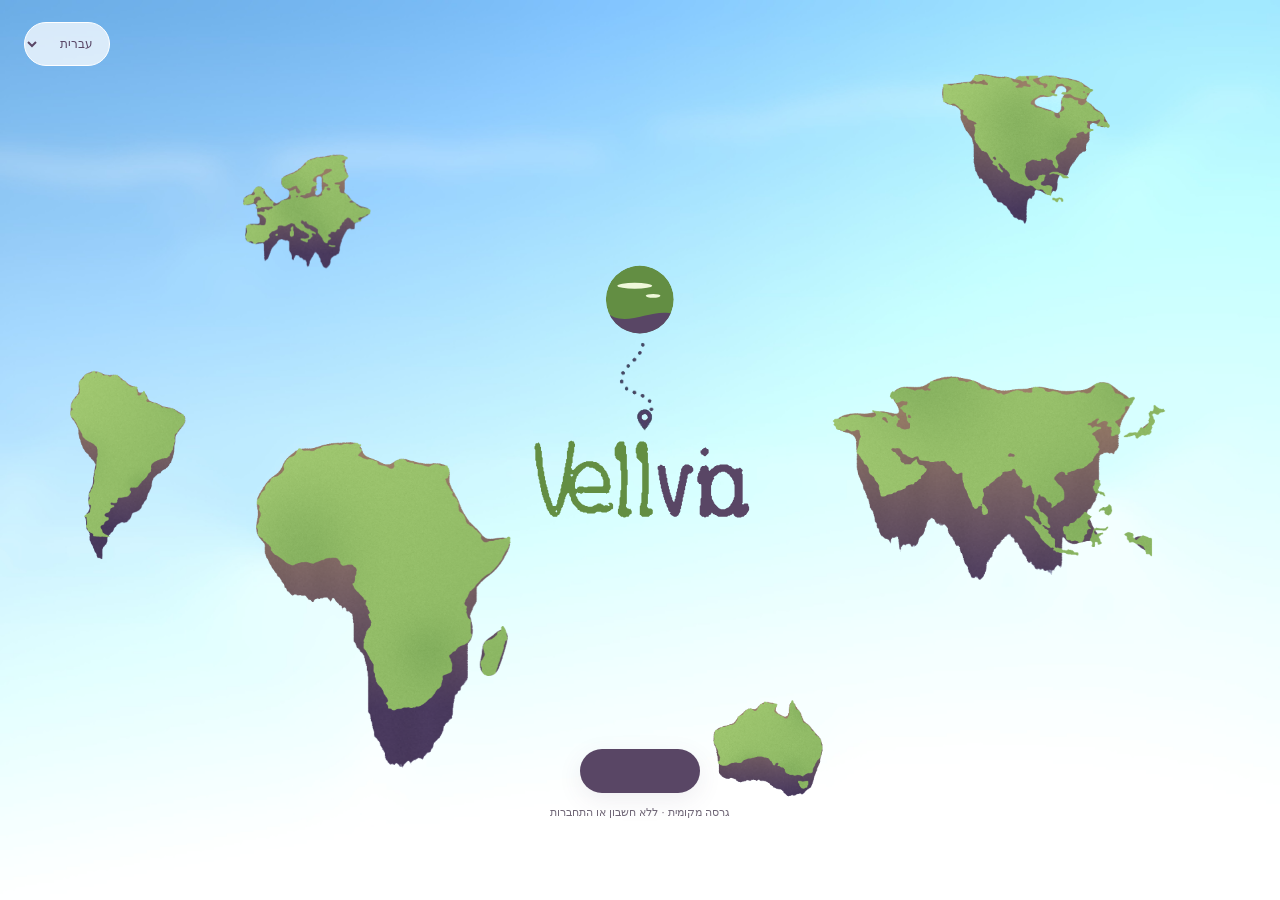
==== commit ba624600: "Vellvia v6: bilingual local planner and globe entrance" ====
--- a/index.html
+++ b/index.html
@@ -1,36 +1,4 @@
-<!doctype html>
-<html lang="he" dir="rtl">
-<head>
-<meta charset="utf-8">
-<meta name="viewport" content="width=device-width, initial-scale=1, viewport-fit=cover">
-<meta name="color-scheme" content="light">
-<title>Lunavia - מרכז הטיולים</title>
-<meta name="description" content="מרכז טיולים אישי: מסלולים, מסמכים וקישורי הזמנה במקום אחד.">
-<link rel="stylesheet" href="main.css">
-<script>
-(function(){
-  var current = decodeURIComponent(location.hash.slice(1) || '/');
-  window.instinctFile = Object.freeze({
-    initialRoute: current,
-    route: function(path){
-      if (typeof path !== 'string' || !path.startsWith('/') || path.startsWith('//')) return;
-      if (path === current) return;
-      current = path;
-      location.hash = encodeURIComponent(path);
-      window.dispatchEvent(new CustomEvent('instinct-route', {detail: path}));
-    },
-    asset: function(p){ return p; },
-    request: function(){ return Promise.resolve({status:'unknown'}); }
-  });
-  window.addEventListener('hashchange', function(){
-    var p = decodeURIComponent(location.hash.slice(1) || '/');
-    if (p !== current) { current = p; window.dispatchEvent(new CustomEvent('instinct-route', {detail: p})); }
-  });
-})();
-</script>
-</head>
-<body>
-<div id="root"></div>
-<script src="main.js"></script>
-</body>
-</html>
+<!doctype html><html lang="he" dir="rtl"><head><meta charset="utf-8"><meta name="viewport" content="width=device-width,initial-scale=1,viewport-fit=cover"><title>Vellvia</title><link rel="icon" href="assets/favicon.png"><link rel="stylesheet" href="style.css"></head><body>
+<div id="entrance" aria-label="מסך הכניסה ל-Vellvia"><select class="language-picker entrance-language" aria-label="בחירת שפה"></select><div class="sky"></div><div class="world" id="world"><div class="islands" id="entrance-islands"></div><div class="identity" id="identity"><button class="globe" id="globe" aria-label="כניסה לתצוגת האתר"><img src="assets/globe.svg" alt=""></button><img id="route" class="route" src="assets/route.png" alt=""><img class="wordmark" src="assets/wordmark.svg" alt="Vellvia"></div></div><div class="entry-action" id="entry-action"><button class="primary" id="enter" aria-label="נכנסים למסע"><span class="entry-label" aria-hidden="true"></span><span class="entry-arrow" aria-hidden="true">←</span></button><small data-i18n="local">גרסה מקומית · ללא חשבון או התחברות</small></div></div>
+<div id="landing" hidden><div class="sky"></div><div class="interior-islands" id="interior-islands" aria-hidden="true"></div><div class="app" id="app"><header><img src="assets/wordmark.svg" alt="Vellvia"><div class="header-actions"><select class="language-picker" aria-label="בחירת שפה"></select><button class="quiet" id="back"><span data-i18n="back">חזרה לכניסה</span> <span aria-hidden="true">↗</span></button></div></header><main id="trip-main"></main><footer>Vellvia · <span data-i18n="footer">הטיולים נשמרים בדפדפן הזה בלבד</span></footer></div></div>
+<div id="flash" aria-hidden="true"></div><script src="i18n.js"></script><script src="app.js"></script></body></html>
--- a/style.css
+++ b/style.css
@@ -0,0 +1,15 @@
+:root{--green:#638e43;--slate:#594665;--ink:#3d3544;--muted:#77727e}*{box-sizing:border-box}html,body{margin:0;min-height:100%;font-family:Arial,"Noto Sans Hebrew",sans-serif;color:var(--ink)}body{background:#efffff}button{font:inherit;cursor:pointer}button:focus-visible{outline:3px solid var(--slate);outline-offset:5px}#entrance{position:fixed;inset:0;overflow:hidden}.sky{position:fixed;inset:0;background:#eafbff url('assets/sky.jpg') center/cover no-repeat;z-index:-1}.world{position:absolute;width:100%;height:100%;transform-origin:50% 34%;will-change:transform}.island{position:absolute;pointer-events:none;user-select:none;will-change:transform}.island img{width:100%;height:auto;display:block;animation:bob var(--duration,13s) ease-in-out infinite;animation-delay:var(--delay,0s)}@keyframes bob{0%,100%{transform:translateY(-7px) rotate(-.6deg)}50%{transform:translateY(7px) rotate(.6deg)}}.identity{position:absolute;left:50%;top:29%;width:18%;aspect-ratio:254/291;transform:translateX(-50%);direction:ltr}.globe{position:absolute;top:0;left:33%;width:34%;border:0;background:none;padding:0;border-radius:50%;transition:filter .2s}.globe:hover{filter:drop-shadow(0 0 13px #ffffff)}.globe img{display:block;width:100%}.route{position:absolute;top:29%;left:36%;width:23%}.wordmark{position:absolute;top:66%;left:0;width:100%}.entry-action{position:absolute;left:50%;bottom:9%;transform:translateX(-50%);display:flex;align-items:center;flex-direction:column;gap:13px;width:300px}.primary{border:0;border-radius:30px;background:var(--slate);color:white;padding:15px 27px;min-height:48px;box-shadow:0 7px 24px #59466518;font-weight:600;transition:background .2s,transform .2s}.primary:hover{background:#685476;transform:translateY(-2px)}.primary span{padding-right:15px}.entry-action small{font-size:11px;color:#706777}.interior-islands{position:fixed;inset:0;pointer-events:none;z-index:0;overflow:hidden}.app{position:relative;margin:0 auto;width:min(1000px,calc(100% - 240px));padding:34px 44px 0;min-height:100vh;background:linear-gradient(#ffffff55,#ffffffbb);border-right:1px solid #ffffff66;border-left:1px solid #ffffff66;transform-origin:50% 55%}header{display:flex;align-items:center;justify-content:space-between;padding-bottom:30px;border-bottom:1px solid #ffffff88}header img{width:116px}.quiet{border:0;background:#ffffff8a;border-radius:25px;padding:12px 17px;font-size:12px;color:var(--slate);min-height:44px}.quiet span{margin-right:10px}main{padding-top:50px}.eyebrow{font-size:12px;color:var(--green);letter-spacing:.02em;margin-bottom:12px}h1{font-size:40px;letter-spacing:-1.5px;margin:0 0 13px;font-weight:600}p{line-height:1.8}.intro{color:var(--muted);font-size:16px;margin:0}.empty{margin-top:30px;border:1px solid #fff;border-radius:28px;background:#ffffffef;box-shadow:0 12px 44px #65687907;padding:30px;text-align:center}.empty-icon{width:72px;height:72px;margin:auto;border-radius:24px;display:grid;place-items:center;background:#f2f6ed;color:var(--slate)}.empty-icon svg{width:47px}h2{font-size:24px;margin:20px 0 10px;font-weight:600}.empty p{font-size:14px;color:var(--muted);margin:0 0 22px}.empty .preview-note{font-size:10px;margin:17px 0 0;color:#8a858c}.tools{display:grid;grid-template-columns:repeat(3,1fr);gap:15px;margin:22px 0}.tools>div{padding:19px 20px;border-radius:20px;background:#ffffffd9;border:1px solid #fff}.mini-icon{color:var(--green);font-size:24px}h3{font-size:14px;margin:12px 0 6px}.tools p{font-size:11px;color:var(--muted);margin:0}footer{padding:12px 0 20px;font-size:10px;color:#827a88;text-align:center}#flash{position:fixed;inset:0;pointer-events:none;opacity:0;background:radial-gradient(ellipse at center,#ffffff 10%,#e4fff7 65%,#c8eaff);z-index:50}dialog{max-width:calc(100% - 40px);width:430px;border:0;border-radius:24px;padding:30px;color:var(--ink);text-align:center;box-shadow:0 20px 60px #44335222}dialog::backdrop{background:#4b405244;backdrop-filter:blur(5px)}dialog p{color:var(--muted);font-size:14px}@media(min-aspect-ratio:19/10){.identity{width:16%;top:23%}.entry-action{bottom:5%}}@media(max-width:700px){.identity{width:58%;top:27%}.entry-action{bottom:16%}.app{width:calc(100% - 28px);padding:24px 18px 0;background:linear-gradient(#ffffff77,#ffffffd9)}header{padding-bottom:23px}header img{width:94px}.quiet{font-size:10px;padding:10px}main{padding-top:37px}h1{font-size:29px;letter-spacing:-1px}.intro{font-size:14px}.empty{padding:25px 14px;margin-top:26px}h2{font-size:22px}.tools{grid-template-columns:1fr;margin:18px 0;gap:9px}.tools>div{padding:14px 17px;display:grid;grid-template-columns:32px 1fr;column-gap:10px;align-items:center}.mini-icon{grid-row:span 2}.tools h3{margin:0 0 3px}.tools p{grid-column:2}.empty .preview-note{font-size:9px}}@media(prefers-reduced-motion:reduce){.island img{animation:none}.primary{transition:none}}
+@media(max-width:700px){.interior-islands{mask-image:linear-gradient(to right,black 0 14px,transparent 14px calc(100% - 14px),black calc(100% - 14px) 100%)}.islands .island:nth-child(5){left:85%!important;width:26%!important}.islands .island:nth-child(4){left:-6%!important;width:25%!important}.entry-action{bottom:12%}}
+/* Compact entry button; fixed width avoids moving the target as text animates. */
+#enter{width:132px;min-height:44px;padding:11px 12px;font-size:12px;display:flex;align-items:center;justify-content:center;gap:9px}
+#enter span{padding:0}
+.entry-label{display:inline-flex;direction:rtl;white-space:nowrap}
+.letter{display:inline-block;animation:letter-reveal 5s ease-in-out infinite;animation-delay:calc(var(--letter)*.10s);opacity:0}
+@keyframes letter-reveal{0%,7%{opacity:0;transform:translateY(3px)}17%,60%{opacity:1;transform:translateY(0)}72%,100%{opacity:0;transform:translateY(-2px)}}
+.entry-arrow{font-size:14px;opacity:.8}
+@media(prefers-reduced-motion:reduce){.letter{animation:none;opacity:1;transform:none}}
+#enter{width:120px;padding-inline:8px;gap:7px;font-size:11px}
+[hidden]{display:none!important}.storage-note{margin:0 0 27px;padding:11px 15px;border-radius:13px;background:#ffffffb0;font-size:11px;line-height:1.6;color:#716779}.storage-note.error{color:#963d36;background:#fff2ed}.page-top{display:flex;align-items:center;justify-content:space-between;gap:15px;margin-bottom:25px}.page-top h1{font-size:32px;margin:0}.form-card{background:#ffffffee;border:1px solid white;border-radius:26px;padding:30px;margin-top:24px}.form-card h2{margin:0 0 12px}label{display:block;font-size:13px;font-weight:600;margin-bottom:8px}input,textarea{width:100%;font:inherit;color:var(--ink);border:1px solid #ddd9df;background:#fff;border-radius:12px;padding:13px;min-height:46px}input:focus,textarea:focus{outline:2px solid #95b67d;outline-offset:2px}input[type=date]{direction:ltr;text-align:right}textarea{resize:vertical;min-height:90px}.field{margin:22px 0}.date-grid{display:grid;grid-template-columns:1fr 1fr;gap:18px}.field-help{font-size:11px;color:var(--muted);margin:8px 0}.form-actions{display:flex;gap:12px;align-items:center;margin-top:25px}.form-error{font-size:13px;color:#a8453c;min-height:20px;margin:10px 0}.trip-list{display:grid;gap:15px}.trip-card{border:1px solid #fff;background:#ffffffed;border-radius:24px;padding:26px;text-align:right;width:100%;color:var(--ink);transition:transform .2s}.trip-card:hover{transform:translateY(-2px)}.trip-card h2{margin:0 0 8px}.trip-card p{margin:0;font-size:13px;color:var(--muted)}.trip-card .card-go{float:left;color:var(--slate);font-size:22px}.trip-summary{display:flex;gap:10px;flex-wrap:wrap;margin:18px 0 28px}.pill{background:#ffffffd9;border:1px solid #fff;border-radius:20px;padding:9px 14px;font-size:12px}.timeline{display:grid;gap:15px}.day{background:#ffffffee;border:1px solid #fff;border-radius:24px;padding:23px}.day-header{display:flex;gap:15px;align-items:center;margin-bottom:20px}.day-number{display:grid;place-items:center;width:44px;height:44px;border-radius:15px;background:#edf3e6;color:var(--green);font-weight:600;flex-shrink:0}.day-header h3{font-size:15px;margin:0 0 6px}.day-date{font-size:12px;color:var(--muted)}.day-fields{display:grid;grid-template-columns:1fr 1.3fr;gap:18px}.day-fields label{font-size:11px}.day-fields textarea{min-height:46px;height:46px}.save-status{font-size:11px;color:var(--green);min-height:17px;margin-top:10px}.subheading{font-size:22px;margin-bottom:20px}.back-list{margin-bottom:23px}.empty{margin-top:20px}.empty .preview-note{font-size:11px}.storage-note a{color:var(--slate)}@media(max-width:700px){.page-top h1{font-size:26px}.page-top .primary{padding:12px 18px;font-size:12px}.form-card{padding:24px 19px}.date-grid{grid-template-columns:1fr;gap:0}.date-grid .field{margin:8px 0 16px}.page-top{align-items:flex-start}.day{padding:20px 17px}.day-fields{grid-template-columns:1fr;gap:14px}.day-fields textarea{height:90px}.form-actions .primary{padding:14px 22px}.storage-note{font-size:10px;margin-bottom:25px}.trip-card{padding:22px}.trip-summary{gap:8px}.pill{font-size:11px}}
+@media(min-width:701px){.interior-islands{mask-image:linear-gradient(to right,black 0 max(120px,calc((100vw - 1000px)/2)),transparent max(120px,calc((100vw - 1000px)/2)) calc(100% - max(120px,calc((100vw - 1000px)/2))),black calc(100% - max(120px,calc((100vw - 1000px)/2))) 100%)}}
+/* Direction follows the selected language; artwork retains its geography. */
+.language-picker{font:inherit;font-size:12px;color:var(--slate);background:#ffffffbb;border:1px solid #ffffff;border-radius:22px;padding:10px 12px;min-height:44px;cursor:pointer;max-width:115px}.language-picker:focus-visible{outline:3px solid var(--slate);outline-offset:3px}.entrance-language{position:absolute;inset-block-start:22px;inset-inline-end:24px;z-index:5}.header-actions{display:flex;align-items:center;gap:10px}.quiet span{margin-right:0;margin-inline-start:4px}.trip-card{text-align:start}.trip-card .card-go{float:inline-end}input[type=date]{text-align:start}.primary span{padding-right:0;padding-inline-start:15px}#enter span{padding:0}.entry-label{display:grid;width:91px;height:15px;position:relative;direction:inherit;align-items:center}.entry-phrase{grid-area:1/1;display:flex;justify-content:center;font-size:11px;line-height:15px;white-space:nowrap}.phrase-en{font-size:9.4px}.morph-letter{display:inline-block;opacity:0;animation:bilingual-letter 12s ease-in-out infinite;animation-delay:calc(var(--phase) + var(--i)*.045s)}@keyframes bilingual-letter{0%,3%{opacity:0;filter:blur(2px);transform:translateY(3px) scale(.85)}10%,37%{opacity:1;filter:blur(0);transform:translateY(0) scale(1)}48%,100%{opacity:0;filter:blur(2px);transform:translateY(-3px) scale(.85)}}#enter{gap:3px}.entry-arrow{display:none}@media(max-width:700px){.header-actions{gap:6px}.language-picker{font-size:10px;padding:9px 8px}.entrance-language{inset-block-start:18px;inset-inline-end:18px}header img{width:86px}.header-actions .quiet{padding:10px 8px}}@media(prefers-reduced-motion:reduce){.morph-letter{animation:none;filter:none;transform:none;opacity:1}.entry-phrase{display:none}html[lang=he] .phrase-he,html[lang=en] .phrase-en{display:flex}}
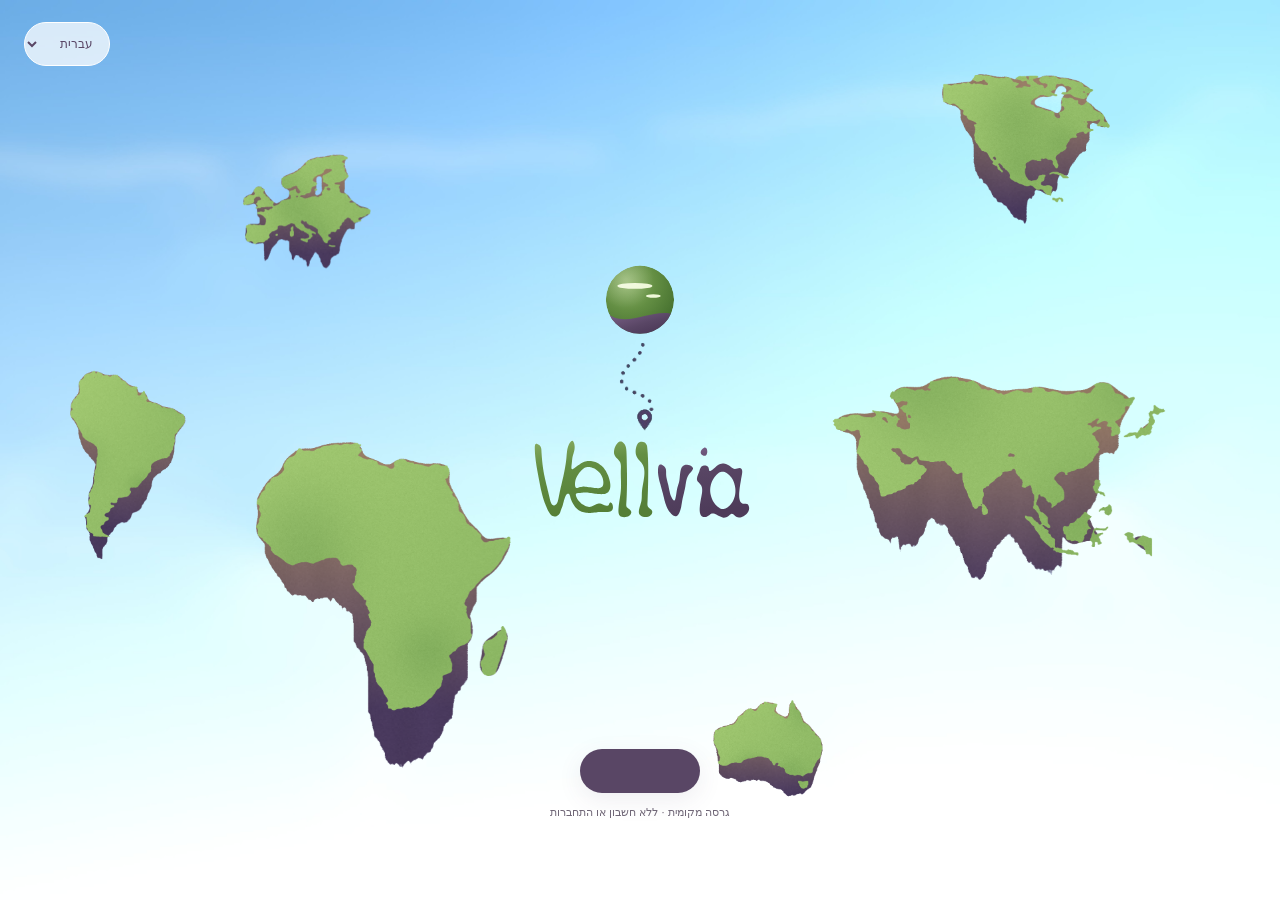
==== commit 85a8f5d2: "Smooth Vellvia vector branding and inline globe zoom" ====
--- a/index.html
+++ b/index.html
@@ -1,4 +1,23 @@
-<!doctype html><html lang="he" dir="rtl"><head><meta charset="utf-8"><meta name="viewport" content="width=device-width,initial-scale=1,viewport-fit=cover"><title>Vellvia</title><link rel="icon" href="assets/favicon.png"><link rel="stylesheet" href="style.css"></head><body>
-<div id="entrance" aria-label="מסך הכניסה ל-Vellvia"><select class="language-picker entrance-language" aria-label="בחירת שפה"></select><div class="sky"></div><div class="world" id="world"><div class="islands" id="entrance-islands"></div><div class="identity" id="identity"><button class="globe" id="globe" aria-label="כניסה לתצוגת האתר"><img src="assets/globe.svg" alt=""></button><img id="route" class="route" src="assets/route.png" alt=""><img class="wordmark" src="assets/wordmark.svg" alt="Vellvia"></div></div><div class="entry-action" id="entry-action"><button class="primary" id="enter" aria-label="נכנסים למסע"><span class="entry-label" aria-hidden="true"></span><span class="entry-arrow" aria-hidden="true">←</span></button><small data-i18n="local">גרסה מקומית · ללא חשבון או התחברות</small></div></div>
-<div id="landing" hidden><div class="sky"></div><div class="interior-islands" id="interior-islands" aria-hidden="true"></div><div class="app" id="app"><header><img src="assets/wordmark.svg" alt="Vellvia"><div class="header-actions"><select class="language-picker" aria-label="בחירת שפה"></select><button class="quiet" id="back"><span data-i18n="back">חזרה לכניסה</span> <span aria-hidden="true">↗</span></button></div></header><main id="trip-main"></main><footer>Vellvia · <span data-i18n="footer">הטיולים נשמרים בדפדפן הזה בלבד</span></footer></div></div>
-<div id="flash" aria-hidden="true"></div><script src="i18n.js"></script><script src="app.js"></script></body></html>
+<!doctype html><html lang="he" dir="rtl"><head><meta charset="utf-8"><meta name="viewport" content="width=device-width,initial-scale=1,viewport-fit=cover"><title>Vellvia</title>
+<meta name="description" content="Vellvia - המסע שלכם מתחיל כאן. תכנון טיולים, קישורים שימושיים ומסמכים במקום אחד.">
+<meta property="og:title" content="Vellvia - המסע שלכם מתחיל כאן">
+<meta property="og:description" content="תכנון טיולים, קישורים שימושיים ומסמכים במקום אחד.">
+<meta property="og:type" content="website">
+<meta property="og:url" content="https://tzvikakosiner-gif.github.io/">
+<meta property="og:site_name" content="Vellvia">
+<meta property="og:locale" content="he_IL">
+<meta property="og:image" content="https://tzvikakosiner-gif.github.io/assets/og-share-v11.png">
+<meta property="og:image:secure_url" content="https://tzvikakosiner-gif.github.io/assets/og-share-v11.png">
+<meta property="og:image:type" content="image/png">
+<meta property="og:image:width" content="1200">
+<meta property="og:image:height" content="630">
+<meta property="og:image:alt" content="Vellvia - המסע שלכם מתחיל כאן">
+<meta name="twitter:card" content="summary_large_image">
+<meta name="twitter:title" content="Vellvia - המסע שלכם מתחיל כאן">
+<meta name="twitter:description" content="תכנון טיולים, קישורים שימושיים ומסמכים במקום אחד.">
+<meta name="twitter:image" content="https://tzvikakosiner-gif.github.io/assets/og-share-v11.png">
+<meta name="twitter:image:alt" content="Vellvia - המסע שלכם מתחיל כאן">
+<link rel="icon" href="assets/favicon-v11.png"><link rel="stylesheet" href="style.css"></head><body>
+<div id="entrance" aria-label="מסך הכניסה ל-Vellvia"><select class="language-picker entrance-language" aria-label="בחירת שפה"></select><div class="sky"></div><div class="world" id="world"><div class="islands" id="entrance-islands"></div><div class="identity" id="identity"><button class="globe" id="globe" aria-label="כניסה לתצוגת האתר"><svg class="globe-vector" aria-hidden="true" xmlns="http://www.w3.org/2000/svg" viewBox="0 0 85 84"><defs><clipPath id="orb"><circle cx="42.5" cy="42" r="37"/></clipPath><radialGradient id="earth" cx=".32" cy=".25" r=".85"><stop stop-color="#91b66b"/><stop offset=".48" stop-color="#638e43"/><stop offset="1" stop-color="#416c2c"/></radialGradient><linearGradient id="sea" x1="0" y1="0" x2=".8" y2="1"><stop stop-color="#80658e"/><stop offset=".55" stop-color="#594665"/><stop offset="1" stop-color="#443151"/></linearGradient><radialGradient id="shine" cx=".28" cy=".2" r=".7"><stop stop-color="#fff" stop-opacity=".2"/><stop offset=".6" stop-color="#fff" stop-opacity="0"/></radialGradient></defs><g clip-path="url(#orb)"><circle cx="42.5" cy="42" r="37" fill="url(#earth)"/><path d="M4 54C25 77 58 48 82 59V84H4Z" fill="url(#sea)"/><ellipse cx="37" cy="27" rx="19" ry="3.2" fill="#eff8d9"/><ellipse cx="57" cy="38" rx="8" ry="2" fill="#eff8d9"/><circle cx="42.5" cy="42" r="37" fill="url(#shine)"/></g></svg></button><img id="route" class="route" src="assets/route.png" alt=""><img class="wordmark" src="assets/wordmark-v11.svg" alt="Vellvia"></div></div><div class="entry-action" id="entry-action"><button class="primary" id="enter" aria-label="נכנסים למסע"><span class="entry-label" aria-hidden="true"></span><span class="entry-arrow" aria-hidden="true">←</span></button><small data-i18n="local">גרסה מקומית · ללא חשבון או התחברות</small></div></div>
+<div id="landing" hidden><div class="sky"></div><div class="interior-islands" id="interior-islands" aria-hidden="true"></div><div class="app" id="app"><header><img src="assets/wordmark-v11.svg" alt="Vellvia"><div class="header-actions"><select class="language-picker" aria-label="בחירת שפה"></select><button class="quiet" id="back"><span data-i18n="back">חזרה לכניסה</span> <span aria-hidden="true">↗</span></button></div></header><main id="trip-main"></main><footer>Vellvia · <span data-i18n="footer">הטיולים נשמרים בדפדפן הזה בלבד</span></footer></div></div>
+<div id="flash" aria-hidden="true"></div><script src="i18n.js"></script><script src="app.js"></script><script src="features.js"></script></body></html>
--- a/style.css
+++ b/style.css
@@ -1,4 +1,4 @@
-:root{--green:#638e43;--slate:#594665;--ink:#3d3544;--muted:#77727e}*{box-sizing:border-box}html,body{margin:0;min-height:100%;font-family:Arial,"Noto Sans Hebrew",sans-serif;color:var(--ink)}body{background:#efffff}button{font:inherit;cursor:pointer}button:focus-visible{outline:3px solid var(--slate);outline-offset:5px}#entrance{position:fixed;inset:0;overflow:hidden}.sky{position:fixed;inset:0;background:#eafbff url('assets/sky.jpg') center/cover no-repeat;z-index:-1}.world{position:absolute;width:100%;height:100%;transform-origin:50% 34%;will-change:transform}.island{position:absolute;pointer-events:none;user-select:none;will-change:transform}.island img{width:100%;height:auto;display:block;animation:bob var(--duration,13s) ease-in-out infinite;animation-delay:var(--delay,0s)}@keyframes bob{0%,100%{transform:translateY(-7px) rotate(-.6deg)}50%{transform:translateY(7px) rotate(.6deg)}}.identity{position:absolute;left:50%;top:29%;width:18%;aspect-ratio:254/291;transform:translateX(-50%);direction:ltr}.globe{position:absolute;top:0;left:33%;width:34%;border:0;background:none;padding:0;border-radius:50%;transition:filter .2s}.globe:hover{filter:drop-shadow(0 0 13px #ffffff)}.globe img{display:block;width:100%}.route{position:absolute;top:29%;left:36%;width:23%}.wordmark{position:absolute;top:66%;left:0;width:100%}.entry-action{position:absolute;left:50%;bottom:9%;transform:translateX(-50%);display:flex;align-items:center;flex-direction:column;gap:13px;width:300px}.primary{border:0;border-radius:30px;background:var(--slate);color:white;padding:15px 27px;min-height:48px;box-shadow:0 7px 24px #59466518;font-weight:600;transition:background .2s,transform .2s}.primary:hover{background:#685476;transform:translateY(-2px)}.primary span{padding-right:15px}.entry-action small{font-size:11px;color:#706777}.interior-islands{position:fixed;inset:0;pointer-events:none;z-index:0;overflow:hidden}.app{position:relative;margin:0 auto;width:min(1000px,calc(100% - 240px));padding:34px 44px 0;min-height:100vh;background:linear-gradient(#ffffff55,#ffffffbb);border-right:1px solid #ffffff66;border-left:1px solid #ffffff66;transform-origin:50% 55%}header{display:flex;align-items:center;justify-content:space-between;padding-bottom:30px;border-bottom:1px solid #ffffff88}header img{width:116px}.quiet{border:0;background:#ffffff8a;border-radius:25px;padding:12px 17px;font-size:12px;color:var(--slate);min-height:44px}.quiet span{margin-right:10px}main{padding-top:50px}.eyebrow{font-size:12px;color:var(--green);letter-spacing:.02em;margin-bottom:12px}h1{font-size:40px;letter-spacing:-1.5px;margin:0 0 13px;font-weight:600}p{line-height:1.8}.intro{color:var(--muted);font-size:16px;margin:0}.empty{margin-top:30px;border:1px solid #fff;border-radius:28px;background:#ffffffef;box-shadow:0 12px 44px #65687907;padding:30px;text-align:center}.empty-icon{width:72px;height:72px;margin:auto;border-radius:24px;display:grid;place-items:center;background:#f2f6ed;color:var(--slate)}.empty-icon svg{width:47px}h2{font-size:24px;margin:20px 0 10px;font-weight:600}.empty p{font-size:14px;color:var(--muted);margin:0 0 22px}.empty .preview-note{font-size:10px;margin:17px 0 0;color:#8a858c}.tools{display:grid;grid-template-columns:repeat(3,1fr);gap:15px;margin:22px 0}.tools>div{padding:19px 20px;border-radius:20px;background:#ffffffd9;border:1px solid #fff}.mini-icon{color:var(--green);font-size:24px}h3{font-size:14px;margin:12px 0 6px}.tools p{font-size:11px;color:var(--muted);margin:0}footer{padding:12px 0 20px;font-size:10px;color:#827a88;text-align:center}#flash{position:fixed;inset:0;pointer-events:none;opacity:0;background:radial-gradient(ellipse at center,#ffffff 10%,#e4fff7 65%,#c8eaff);z-index:50}dialog{max-width:calc(100% - 40px);width:430px;border:0;border-radius:24px;padding:30px;color:var(--ink);text-align:center;box-shadow:0 20px 60px #44335222}dialog::backdrop{background:#4b405244;backdrop-filter:blur(5px)}dialog p{color:var(--muted);font-size:14px}@media(min-aspect-ratio:19/10){.identity{width:16%;top:23%}.entry-action{bottom:5%}}@media(max-width:700px){.identity{width:58%;top:27%}.entry-action{bottom:16%}.app{width:calc(100% - 28px);padding:24px 18px 0;background:linear-gradient(#ffffff77,#ffffffd9)}header{padding-bottom:23px}header img{width:94px}.quiet{font-size:10px;padding:10px}main{padding-top:37px}h1{font-size:29px;letter-spacing:-1px}.intro{font-size:14px}.empty{padding:25px 14px;margin-top:26px}h2{font-size:22px}.tools{grid-template-columns:1fr;margin:18px 0;gap:9px}.tools>div{padding:14px 17px;display:grid;grid-template-columns:32px 1fr;column-gap:10px;align-items:center}.mini-icon{grid-row:span 2}.tools h3{margin:0 0 3px}.tools p{grid-column:2}.empty .preview-note{font-size:9px}}@media(prefers-reduced-motion:reduce){.island img{animation:none}.primary{transition:none}}
+:root{--green:#638e43;--slate:#594665;--ink:#3d3544;--muted:#77727e}*{box-sizing:border-box}html,body{margin:0;min-height:100%;font-family:Arial,"Noto Sans Hebrew",sans-serif;color:var(--ink)}body{background:#efffff}button{font:inherit;cursor:pointer}button:focus-visible{outline:3px solid var(--slate);outline-offset:5px}#entrance{position:fixed;inset:0;overflow:hidden}.sky{position:fixed;inset:0;background:#eafbff url('assets/sky.jpg') center/cover no-repeat;z-index:-1}.world{position:absolute;width:100%;height:100%;transform-origin:50% 34%}.island{position:absolute;pointer-events:none;user-select:none;will-change:transform}.island img{width:100%;height:auto;display:block;animation:bob var(--duration,13s) ease-in-out infinite;animation-delay:var(--delay,0s)}@keyframes bob{0%,100%{transform:translateY(-7px) rotate(-.6deg)}50%{transform:translateY(7px) rotate(.6deg)}}.identity{position:absolute;left:50%;top:29%;width:18%;aspect-ratio:254/291;transform:translateX(-50%);direction:ltr}.globe{position:absolute;top:0;left:33%;width:34%;border:0;background:none;padding:0;border-radius:50%;transition:filter .2s}.globe:hover{filter:drop-shadow(0 0 13px #ffffff)}.globe img{display:block;width:100%}.route{position:absolute;top:29%;left:36%;width:23%}.wordmark{position:absolute;top:66%;left:0;width:100%}.entry-action{position:absolute;left:50%;bottom:9%;transform:translateX(-50%);display:flex;align-items:center;flex-direction:column;gap:13px;width:300px}.primary{border:0;border-radius:30px;background:var(--slate);color:white;padding:15px 27px;min-height:48px;box-shadow:0 7px 24px #59466518;font-weight:600;transition:background .2s,transform .2s}.primary:hover{background:#685476;transform:translateY(-2px)}.primary span{padding-right:15px}.entry-action small{font-size:11px;color:#706777}.interior-islands{position:fixed;inset:0;pointer-events:none;z-index:0;overflow:hidden}.app{position:relative;margin:0 auto;width:min(1000px,calc(100% - 240px));padding:34px 44px 0;min-height:100vh;background:linear-gradient(#ffffff55,#ffffffbb);border-right:1px solid #ffffff66;border-left:1px solid #ffffff66;transform-origin:50% 55%}header{display:flex;align-items:center;justify-content:space-between;padding-bottom:30px;border-bottom:1px solid #ffffff88}header img{width:116px}.quiet{border:0;background:#ffffff8a;border-radius:25px;padding:12px 17px;font-size:12px;color:var(--slate);min-height:44px}.quiet span{margin-right:10px}main{padding-top:50px}.eyebrow{font-size:12px;color:var(--green);letter-spacing:.02em;margin-bottom:12px}h1{font-size:40px;letter-spacing:-1.5px;margin:0 0 13px;font-weight:600}p{line-height:1.8}.intro{color:var(--muted);font-size:16px;margin:0}.empty{margin-top:30px;border:1px solid #fff;border-radius:28px;background:#ffffffef;box-shadow:0 12px 44px #65687907;padding:30px;text-align:center}.empty-icon{width:72px;height:72px;margin:auto;border-radius:24px;display:grid;place-items:center;background:#f2f6ed;color:var(--slate)}.empty-icon svg{width:47px}h2{font-size:24px;margin:20px 0 10px;font-weight:600}.empty p{font-size:14px;color:var(--muted);margin:0 0 22px}.empty .preview-note{font-size:10px;margin:17px 0 0;color:#8a858c}.tools{display:grid;grid-template-columns:repeat(3,1fr);gap:15px;margin:22px 0}.tools>div{padding:19px 20px;border-radius:20px;background:#ffffffd9;border:1px solid #fff}.mini-icon{color:var(--green);font-size:24px}h3{font-size:14px;margin:12px 0 6px}.tools p{font-size:11px;color:var(--muted);margin:0}footer{padding:12px 0 20px;font-size:10px;color:#827a88;text-align:center}#flash{position:fixed;inset:0;pointer-events:none;opacity:0;background:radial-gradient(ellipse at center,#ffffff 10%,#e4fff7 65%,#c8eaff);z-index:50}dialog{max-width:calc(100% - 40px);width:430px;border:0;border-radius:24px;padding:30px;color:var(--ink);text-align:center;box-shadow:0 20px 60px #44335222}dialog::backdrop{background:#4b405244;backdrop-filter:blur(5px)}dialog p{color:var(--muted);font-size:14px}@media(min-aspect-ratio:19/10){.identity{width:16%;top:23%}.entry-action{bottom:5%}}@media(max-width:700px){.identity{width:58%;top:27%}.entry-action{bottom:16%}.app{width:calc(100% - 28px);padding:24px 18px 0;background:linear-gradient(#ffffff77,#ffffffd9)}header{padding-bottom:23px}header img{width:94px}.quiet{font-size:10px;padding:10px}main{padding-top:37px}h1{font-size:29px;letter-spacing:-1px}.intro{font-size:14px}.empty{padding:25px 14px;margin-top:26px}h2{font-size:22px}.tools{grid-template-columns:1fr;margin:18px 0;gap:9px}.tools>div{padding:14px 17px;display:grid;grid-template-columns:32px 1fr;column-gap:10px;align-items:center}.mini-icon{grid-row:span 2}.tools h3{margin:0 0 3px}.tools p{grid-column:2}.empty .preview-note{font-size:9px}}@media(prefers-reduced-motion:reduce){.island img{animation:none}.primary{transition:none}}
 @media(max-width:700px){.interior-islands{mask-image:linear-gradient(to right,black 0 14px,transparent 14px calc(100% - 14px),black calc(100% - 14px) 100%)}.islands .island:nth-child(5){left:85%!important;width:26%!important}.islands .island:nth-child(4){left:-6%!important;width:25%!important}.entry-action{bottom:12%}}
 /* Compact entry button; fixed width avoids moving the target as text animates. */
 #enter{width:132px;min-height:44px;padding:11px 12px;font-size:12px;display:flex;align-items:center;justify-content:center;gap:9px}
@@ -13,3 +13,13 @@
 @media(min-width:701px){.interior-islands{mask-image:linear-gradient(to right,black 0 max(120px,calc((100vw - 1000px)/2)),transparent max(120px,calc((100vw - 1000px)/2)) calc(100% - max(120px,calc((100vw - 1000px)/2))),black calc(100% - max(120px,calc((100vw - 1000px)/2))) 100%)}}
 /* Direction follows the selected language; artwork retains its geography. */
 .language-picker{font:inherit;font-size:12px;color:var(--slate);background:#ffffffbb;border:1px solid #ffffff;border-radius:22px;padding:10px 12px;min-height:44px;cursor:pointer;max-width:115px}.language-picker:focus-visible{outline:3px solid var(--slate);outline-offset:3px}.entrance-language{position:absolute;inset-block-start:22px;inset-inline-end:24px;z-index:5}.header-actions{display:flex;align-items:center;gap:10px}.quiet span{margin-right:0;margin-inline-start:4px}.trip-card{text-align:start}.trip-card .card-go{float:inline-end}input[type=date]{text-align:start}.primary span{padding-right:0;padding-inline-start:15px}#enter span{padding:0}.entry-label{display:grid;width:91px;height:15px;position:relative;direction:inherit;align-items:center}.entry-phrase{grid-area:1/1;display:flex;justify-content:center;font-size:11px;line-height:15px;white-space:nowrap}.phrase-en{font-size:9.4px}.morph-letter{display:inline-block;opacity:0;animation:bilingual-letter 12s ease-in-out infinite;animation-delay:calc(var(--phase) + var(--i)*.045s)}@keyframes bilingual-letter{0%,3%{opacity:0;filter:blur(2px);transform:translateY(3px) scale(.85)}10%,37%{opacity:1;filter:blur(0);transform:translateY(0) scale(1)}48%,100%{opacity:0;filter:blur(2px);transform:translateY(-3px) scale(.85)}}#enter{gap:3px}.entry-arrow{display:none}@media(max-width:700px){.header-actions{gap:6px}.language-picker{font-size:10px;padding:9px 8px}.entrance-language{inset-block-start:18px;inset-inline-end:18px}header img{width:86px}.header-actions .quiet{padding:10px 8px}}@media(prefers-reduced-motion:reduce){.morph-letter{animation:none;filter:none;transform:none;opacity:1}.entry-phrase{display:none}html[lang=he] .phrase-he,html[lang=en] .phrase-en{display:flex}}
+.trip-nav{position:sticky;top:0;z-index:10;background:#effbffed;backdrop-filter:blur(12px);padding:10px 0;margin-bottom:20px;border-bottom:1px solid #bacdc9}.trip-back{border:1px solid #8f7e9a;border-radius:22px;background:#fff;color:var(--slate);font-size:14px;font-weight:700;padding:12px 18px;min-height:44px}.trip-tabs{display:flex;gap:8px;margin:26px 0 18px;flex-wrap:wrap}.trip-tab{border:1px solid #cec5d2;border-radius:22px;background:#ffffffbb;color:var(--slate);padding:12px 17px;min-height:44px;font-size:14px}.trip-tab.selected{background:var(--slate);color:white}.link-section{margin:24px 0}.link-section h3{font-size:19px}.useful-grid{display:grid;grid-template-columns:1fr 1fr;gap:12px}.useful-link{display:flex;align-items:center;justify-content:space-between;gap:10px;padding:18px;border:1px solid white;border-radius:16px;background:#ffffffed;color:var(--slate);text-decoration:none;min-height:58px}.useful-link:hover{outline:1px solid #9cae8e}.doc-note{background:#fff5e8;border:1px solid #ead9c2;padding:18px;border-radius:16px;font-size:13px;line-height:1.8}.add-file{display:inline-block;margin:12px 0;cursor:pointer;font-size:14px}.file-input{max-width:100%;font-size:12px;margin-bottom:15px}.doc-card{padding:20px;background:#fffffff0;border:1px solid white;border-radius:20px;margin-bottom:12px}.doc-card h3{font-size:15px;overflow-wrap:anywhere}.doc-card p{font-size:12px;color:var(--muted);direction:ltr;text-align:start}.doc-actions{display:flex;gap:8px;flex-wrap:wrap}.doc-actions .quiet{border:1px solid #d5cadc;font-size:13px;background:#fff}.delete-file{color:#9c3d39}.dialog-actions{display:flex;gap:10px;justify-content:center;flex-wrap:wrap}#doc-message{font-size:13px;color:var(--slate)}@media(max-width:700px){.trip-tab{font-size:12px;padding:11px 12px}.useful-grid{grid-template-columns:1fr}.trip-nav{margin-inline:-8px;padding-inline:8px}.doc-card{padding:16px}.doc-note{font-size:12px}.doc-actions .quiet{font-size:12px}.trip-back{font-size:14px}}
+
+.file-input{position:absolute;width:1px;height:1px;opacity:0;overflow:hidden;min-height:0;padding:0;border:0}.add-file:focus-within{outline:3px solid var(--slate)}
+.link-text small{display:block;font-size:12px;font-weight:400;color:var(--muted);line-height:1.7;margin-top:8px}.visa-note{padding:12px 14px;border-radius:12px;background:#fff5e8;font-size:12px;line-height:1.7}
+
+.upload-notice{margin:18px 0;padding:16px 18px;border:1px solid #cbd4c2;border-radius:12px;background:#f4f7ef;line-height:1.65}.upload-notice strong{font-size:17px}.upload-notice p{margin:6px 0 0;font-size:14px}
+
+.flight-time-grid{display:grid;grid-template-columns:repeat(2,minmax(0,1fr));gap:16px;margin:18px 0 8px}.flight-time-grid label{display:block;font-size:14px;font-weight:600;margin-bottom:7px}.flight-time-grid input{width:100%;min-width:0;min-height:44px;padding:10px 12px;border:1px solid #d8d4df;border-radius:10px;background:#fff;color:var(--ink);font:inherit;direction:ltr}.flight-time-note{line-height:1.6;margin:8px 0 18px}@media(max-width:400px){.flight-time-grid{gap:10px}.flight-time-grid input{padding:10px 6px}}
+
+.globe-vector{display:block;width:100%;height:100%;overflow:visible}
